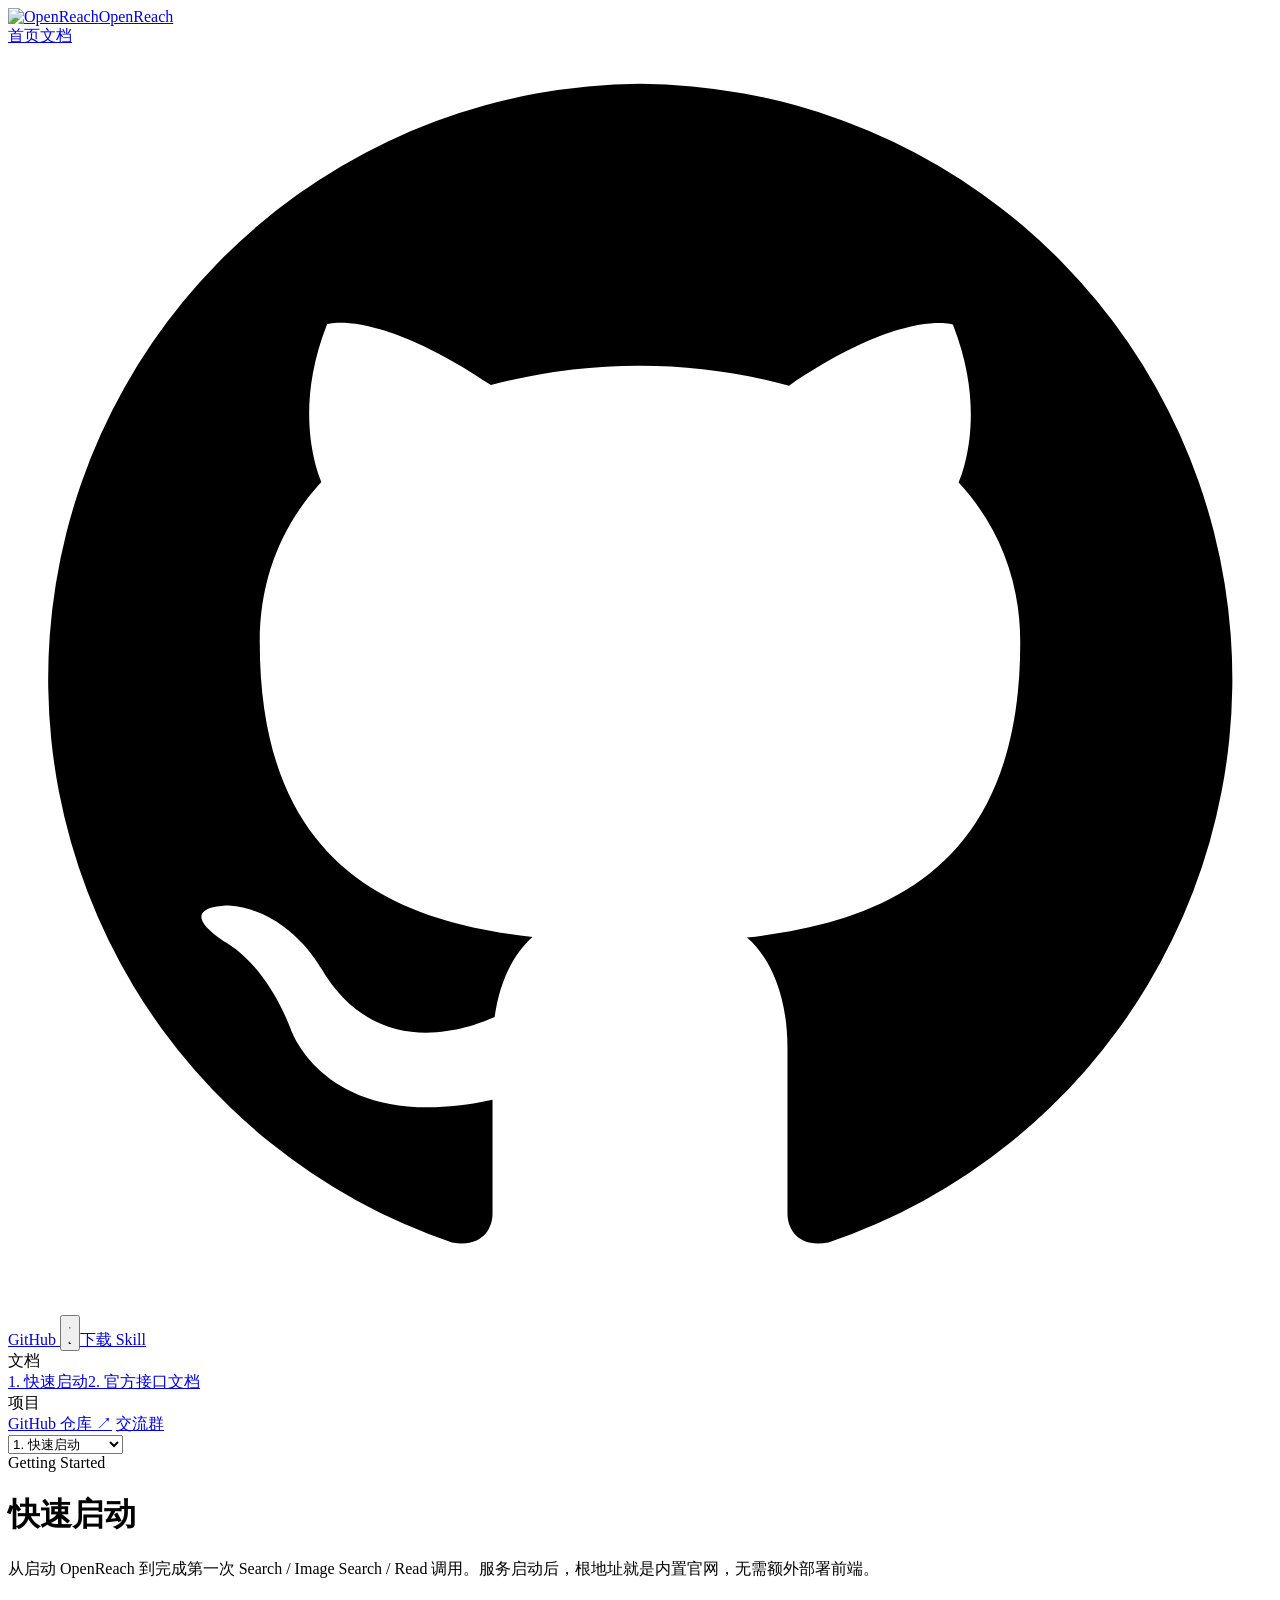
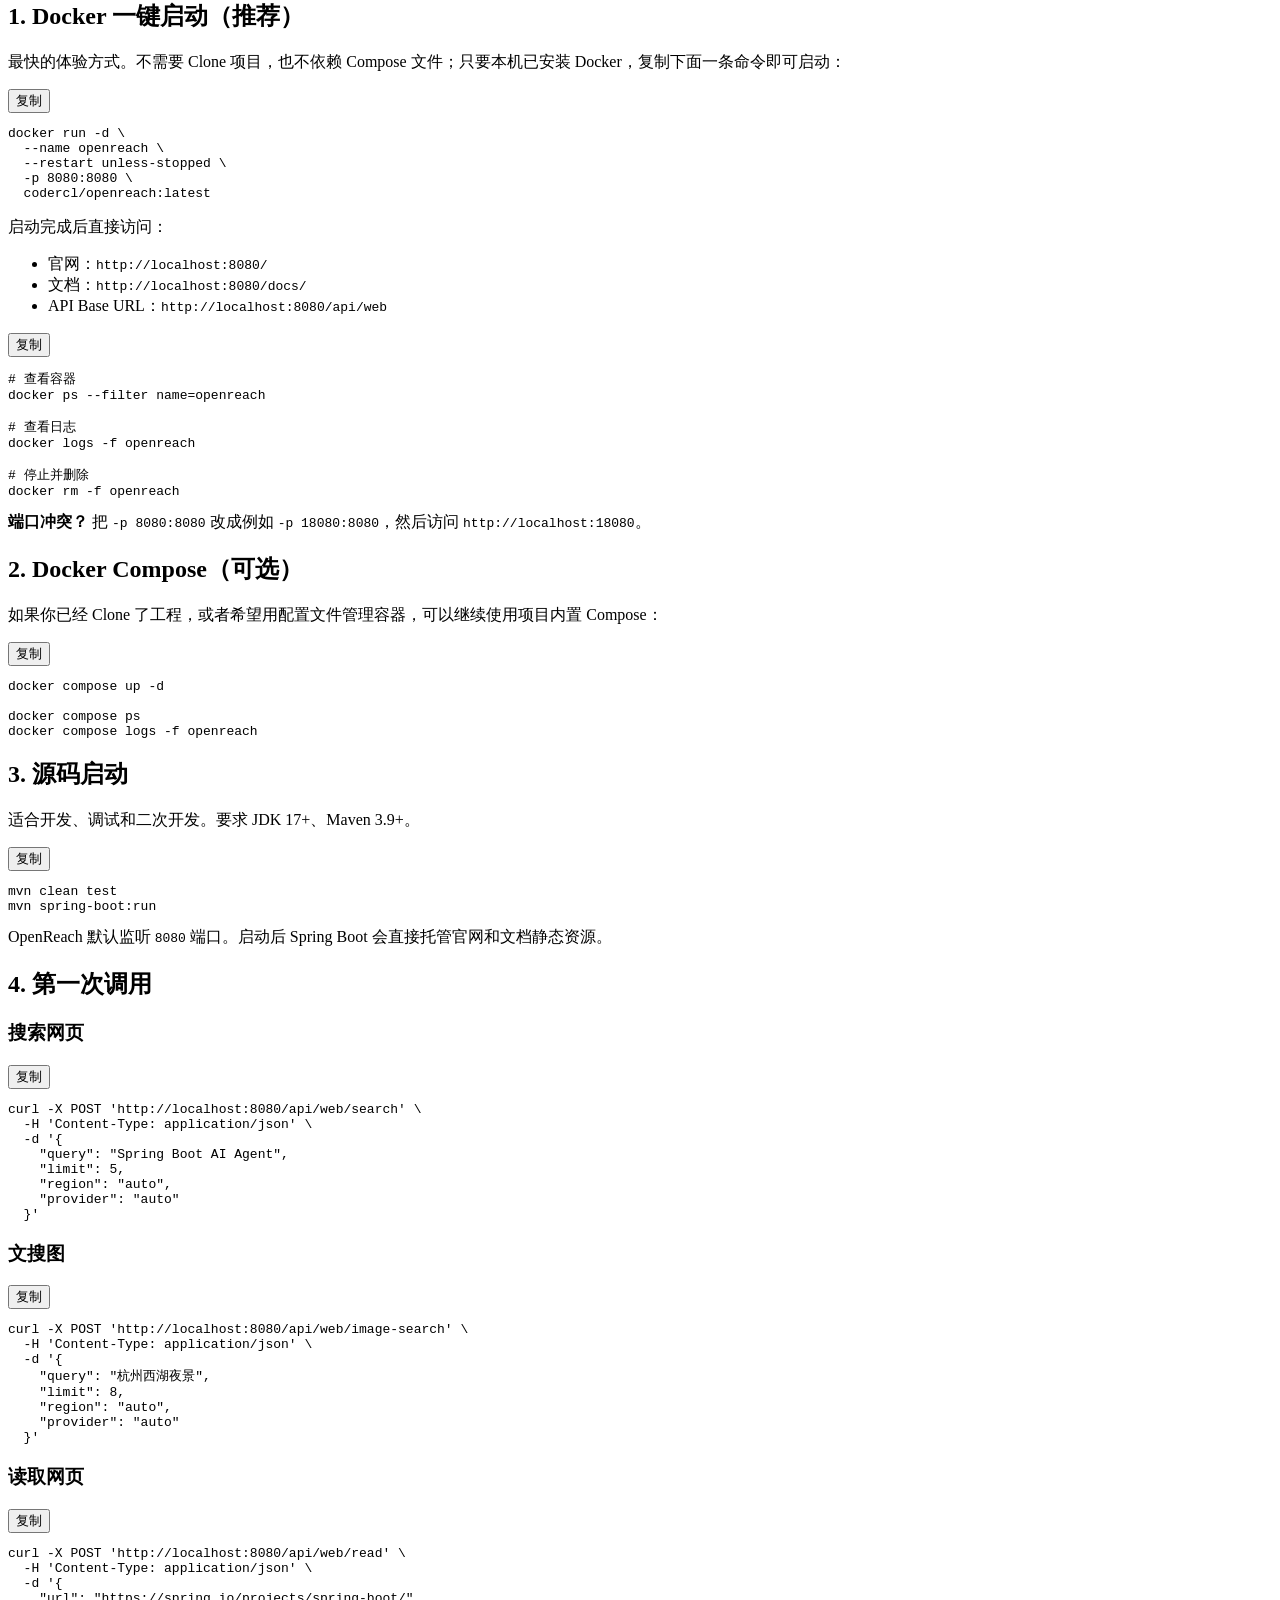
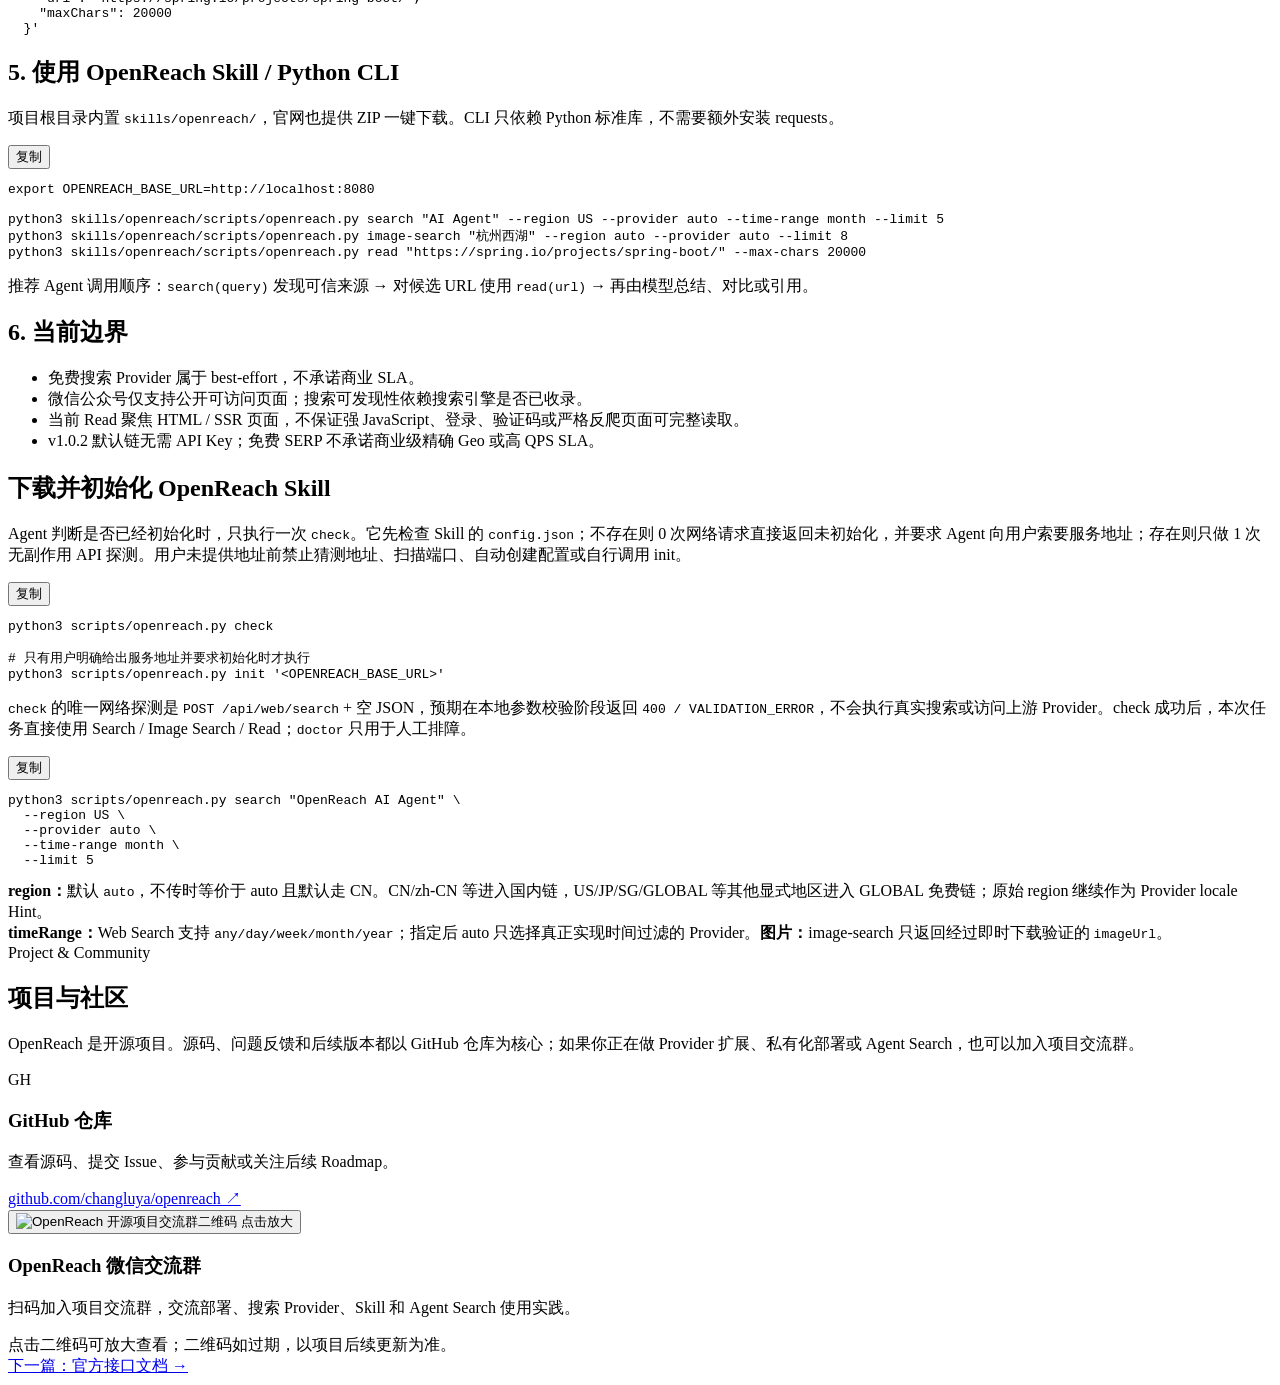
==== src/main/resources/static/docs/index.html @ dcf88e86 "[master][all][优化更新v1.0.2，增强安全层面优化以及海外渠道打通，搜索图像结果进行不可达内容过滤已优化]" ====
<!doctype html>
<html lang="zh-CN">
<head>
  <meta charset="utf-8" /><meta name="viewport" content="width=device-width,initial-scale=1" />
  <meta name="description" content="OpenReach 快速启动文档" />
  <title>快速启动 · OpenReach Docs</title>
  <link rel="icon" href="/assets/logo-mark.png" /><link rel="stylesheet" href="/assets/site.css" />
  <script src="/assets/theme-init.js"></script>
</head>
<body class="docs-body">
<header class="nav-wrap"><div class="container nav"><a class="brand" href="/"><img src="/assets/logo-mark.png" alt="OpenReach" /><span>OpenReach</span></a><nav class="nav-links"><a href="/">首页</a><a class="docs-only active" href="/docs/">文档</a><a class="nav-github" href="https://github.com/changluya/openreach" target="_blank" rel="noopener noreferrer" aria-label="OpenReach GitHub">
        <svg viewBox="0 0 24 24" aria-hidden="true"><path d="M12 .7a11.3 11.3 0 0 0-3.57 22c.57.1.77-.25.77-.55v-2.16c-3.16.69-3.83-1.34-3.83-1.34-.51-1.31-1.26-1.66-1.26-1.66-1.03-.7.08-.69.08-.69 1.14.08 1.74 1.17 1.74 1.17 1.01 1.74 2.66 1.24 3.31.95.1-.74.4-1.24.72-1.52-2.52-.29-5.18-1.26-5.18-5.6 0-1.24.44-2.25 1.17-3.04-.12-.29-.51-1.44.11-3 0 0 .95-.3 3.11 1.16A10.8 10.8 0 0 1 12 6.05c.96 0 1.92.13 2.83.38 2.16-1.47 3.11-1.16 3.11-1.16.62 1.56.23 2.71.11 3 .73.79 1.17 1.8 1.17 3.04 0 4.35-2.66 5.31-5.19 5.6.41.35.77 1.04.77 2.1v3.14c0 .3.21.66.78.55A11.3 11.3 0 0 0 12 .7Z"/></svg>
        <span>GitHub</span>
      </a><button class="theme-toggle" type="button" data-theme-toggle role="switch" aria-checked="false" aria-label="切换深色主题" title="切换主题">
        <span class="theme-track" aria-hidden="true">
          <svg class="theme-sun" viewBox="0 0 24 24"><path d="M12 4V2m0 20v-2M4 12H2m20 0h-2M6.34 6.34 4.93 4.93m14.14 14.14-1.41-1.41M17.66 6.34l1.41-1.41M4.93 19.07l1.41-1.41"/><circle cx="12" cy="12" r="4"/></svg>
          <span class="theme-thumb"></span>
          <svg class="theme-moon" viewBox="0 0 24 24"><path d="M20.5 14.2A8.5 8.5 0 0 1 9.8 3.5 8.5 8.5 0 1 0 20.5 14.2Z"/></svg>
        </span>
      </button><a class="nav-primary nav-download" href="/downloads/openreach-skill.zip" download>下载 Skill</a></nav></div></header>
<div class="docs-layout">
  <aside class="docs-sidebar"><div class="label">文档</div><a class="active" href="/docs/">1. 快速启动</a><a href="/docs/api.html">2. 官方接口文档</a><div class="sidebar-project">
      <div class="label">项目</div>
      <a class="sidebar-github" href="https://github.com/changluya/openreach" target="_blank" rel="noopener noreferrer">GitHub 仓库 ↗</a>
      <a href="/community">交流群</a>
    </div>
  </aside>
  <main class="docs-main">
    <div class="mobile-docs"><select data-doc-select aria-label="切换文档"><option value="/docs/" selected>1. 快速启动</option><option value="/docs/api.html">2. 官方接口文档</option></select></div>
    <div class="doc-eyebrow">Getting Started</div><h1>快速启动</h1>
    <p class="lead">从启动 OpenReach 到完成第一次 Search / Image Search / Read 调用。服务启动后，根地址就是内置官网，无需额外部署前端。</p>

    <h2>1. Docker 一键启动（推荐）</h2>
    <p>最快的体验方式。不需要 Clone 项目，也不依赖 Compose 文件；只要本机已安装 Docker，复制下面一条命令即可启动：</p>
    <div class="codebox"><button class="copy-btn" data-copy="#docker-run">复制</button><pre id="docker-run">docker run -d \
  --name openreach \
  --restart unless-stopped \
  -p 8080:8080 \
  codercl/openreach:latest</pre></div>
    <p>启动完成后直接访问：</p>
    <ul><li>官网：<code>http://localhost:8080/</code></li><li>文档：<code>http://localhost:8080/docs/</code></li><li>API Base URL：<code>http://localhost:8080/api/web</code></li></ul>
    <div class="codebox"><button class="copy-btn" data-copy="#docker-manage">复制</button><pre id="docker-manage"># 查看容器
docker ps --filter name=openreach

# 查看日志
docker logs -f openreach

# 停止并删除
docker rm -f openreach</pre></div>
    <div class="note"><strong>端口冲突？</strong> 把 <code>-p 8080:8080</code> 改成例如 <code>-p 18080:8080</code>，然后访问 <code>http://localhost:18080</code>。</div>

    <h2>2. Docker Compose（可选）</h2>
    <p>如果你已经 Clone 了工程，或者希望用配置文件管理容器，可以继续使用项目内置 Compose：</p>
    <div class="codebox"><button class="copy-btn" data-copy="#compose">复制</button><pre id="compose">docker compose up -d

docker compose ps
docker compose logs -f openreach</pre></div>

    <h2>3. 源码启动</h2>
    <p>适合开发、调试和二次开发。要求 JDK 17+、Maven 3.9+。</p>
    <div class="codebox"><button class="copy-btn" data-copy="#source-run">复制</button><pre id="source-run">mvn clean test
mvn spring-boot:run</pre></div>
    <div class="note">OpenReach 默认监听 <code>8080</code> 端口。启动后 Spring Boot 会直接托管官网和文档静态资源。</div>

    <h2>4. 第一次调用</h2>
    <h3>搜索网页</h3>
    <div class="codebox"><button class="copy-btn" data-copy="#search-curl">复制</button><pre id="search-curl">curl -X POST 'http://localhost:8080/api/web/search' \
  -H 'Content-Type: application/json' \
  -d '{
    "query": "Spring Boot AI Agent",
    "limit": 5,
    "region": "auto",
    "provider": "auto"
  }'</pre></div>
    <h3>文搜图</h3>
    <div class="codebox"><button class="copy-btn" data-copy="#image-curl">复制</button><pre id="image-curl">curl -X POST 'http://localhost:8080/api/web/image-search' \
  -H 'Content-Type: application/json' \
  -d '{
    "query": "杭州西湖夜景",
    "limit": 8,
    "region": "auto",
    "provider": "auto"
  }'</pre></div>
    <h3>读取网页</h3>
    <div class="codebox"><button class="copy-btn" data-copy="#read-curl">复制</button><pre id="read-curl">curl -X POST 'http://localhost:8080/api/web/read' \
  -H 'Content-Type: application/json' \
  -d '{
    "url": "https://spring.io/projects/spring-boot/",
    "maxChars": 20000
  }'</pre></div>

    <h2>5. 使用 OpenReach Skill / Python CLI</h2>
    <p>项目根目录内置 <code>skills/openreach/</code>，官网也提供 ZIP 一键下载。CLI 只依赖 Python 标准库，不需要额外安装 requests。</p>
    <div class="codebox"><button class="copy-btn" data-copy="#skill-cli">复制</button><pre id="skill-cli">export OPENREACH_BASE_URL=http://localhost:8080

python3 skills/openreach/scripts/openreach.py search "AI Agent" --region US --provider auto --time-range month --limit 5
python3 skills/openreach/scripts/openreach.py image-search "杭州西湖" --region auto --provider auto --limit 8
python3 skills/openreach/scripts/openreach.py read "https://spring.io/projects/spring-boot/" --max-chars 20000</pre></div>
    <p>推荐 Agent 调用顺序：<code>search(query)</code> 发现可信来源 → 对候选 URL 使用 <code>read(url)</code> → 再由模型总结、对比或引用。</p>

    <h2>6. 当前边界</h2>
    <ul><li>免费搜索 Provider 属于 best-effort，不承诺商业 SLA。</li><li>微信公众号仅支持公开可访问页面；搜索可发现性依赖搜索引擎是否已收录。</li><li>当前 Read 聚焦 HTML / SSR 页面，不保证强 JavaScript、登录、验证码或严格反爬页面可完整读取。</li><li>v1.0.2 默认链无需 API Key；免费 SERP 不承诺商业级精确 Geo 或高 QPS SLA。</li></ul>

    
    <h2 id="skill">下载并初始化 OpenReach Skill</h2>
    <p>Agent 判断是否已经初始化时，只执行一次 <code>check</code>。它先检查 Skill 的 <code>config.json</code>；不存在则 0 次网络请求直接返回未初始化，并要求 Agent 向用户索要服务地址；存在则只做 1 次无副作用 API 探测。用户未提供地址前禁止猜测地址、扫描端口、自动创建配置或自行调用 init。</p>
    <div class="codebox"><button class="copy-btn" data-copy="#skill-init">复制</button><pre id="skill-init">python3 scripts/openreach.py check

# 只有用户明确给出服务地址并要求初始化时才执行
python3 scripts/openreach.py init '&lt;OPENREACH_BASE_URL&gt;'</pre></div>
    <p><code>check</code> 的唯一网络探测是 <code>POST /api/web/search</code> + 空 JSON，预期在本地参数校验阶段返回 <code>400 / VALIDATION_ERROR</code>，不会执行真实搜索或访问上游 Provider。check 成功后，本次任务直接使用 Search / Image Search / Read；<code>doctor</code> 只用于人工排障。</p>
    <div class="codebox"><button class="copy-btn" data-copy="#skill-search">复制</button><pre id="skill-search">python3 scripts/openreach.py search "OpenReach AI Agent" \
  --region US \
  --provider auto \
  --time-range month \
  --limit 5</pre></div>
    <div class="note"><strong>region：</strong>默认 <code>auto</code>，不传时等价于 auto 且默认走 CN。CN/zh-CN 等进入国内链，US/JP/SG/GLOBAL 等其他显式地区进入 GLOBAL 免费链；原始 region 继续作为 Provider locale Hint。</div>
    <div class="note"><strong>timeRange：</strong>Web Search 支持 <code>any/day/week/month/year</code>；指定后 auto 只选择真正实现时间过滤的 Provider。<strong>图片：</strong>image-search 只返回经过即时下载验证的 <code>imageUrl</code>。</div>


    <section id="community" class="docs-community">
      <div class="doc-eyebrow">Project & Community</div>
      <h2>项目与社区</h2>
      <p>OpenReach 是开源项目。源码、问题反馈和后续版本都以 GitHub 仓库为核心；如果你正在做 Provider 扩展、私有化部署或 Agent Search，也可以加入项目交流群。</p>
      <div class="community-grid">
        <article class="community-card github-card">
          <div class="community-icon">GH</div>
          <div>
            <h3>GitHub 仓库</h3>
            <p>查看源码、提交 Issue、参与贡献或关注后续 Roadmap。</p>
            <a class="text-link" href="https://github.com/changluya/openreach" target="_blank" rel="noopener noreferrer">github.com/changluya/openreach ↗</a>
          </div>
        </article>
        <article class="community-card qr-card">
          <button class="qr-preview-button" type="button" data-qr-preview="/assets/wechat-group.png" aria-label="点击放大 OpenReach 开源项目交流群二维码">
            <img src="/assets/wechat-group.png" alt="OpenReach 开源项目交流群二维码" loading="lazy" />
            <span>点击放大</span>
          </button>
          <div>
            <h3>OpenReach 微信交流群</h3>
            <p>扫码加入项目交流群，交流部署、搜索 Provider、Skill 和 Agent Search 使用实践。</p>
            <span class="qr-note">点击二维码可放大查看；二维码如过期，以项目后续更新为准。</span>
          </div>
        </article>
      </div>
    </section>

    <div class="doc-next"><a href="/docs/api.html">下一篇：官方接口文档 →</a></div>
  </main>
</div>
<script src="/assets/site.js"></script>
</body>
</html>
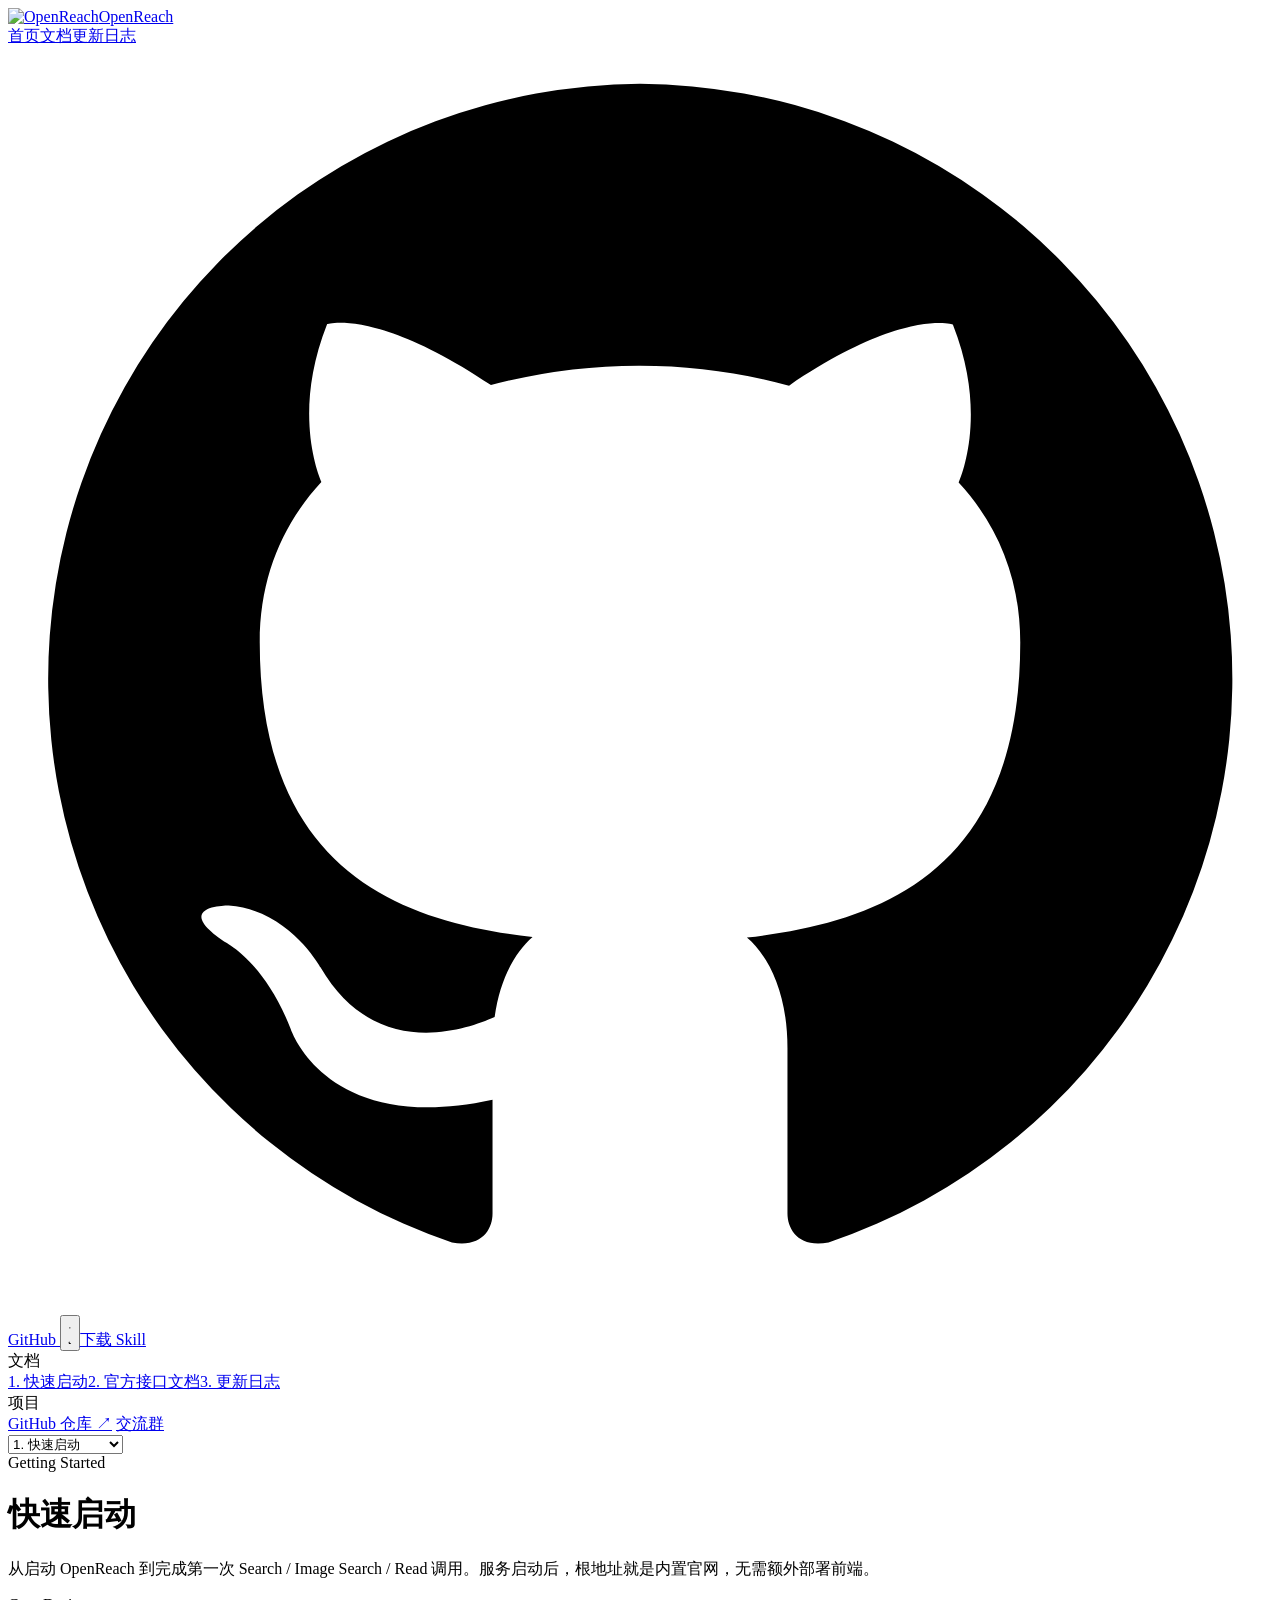
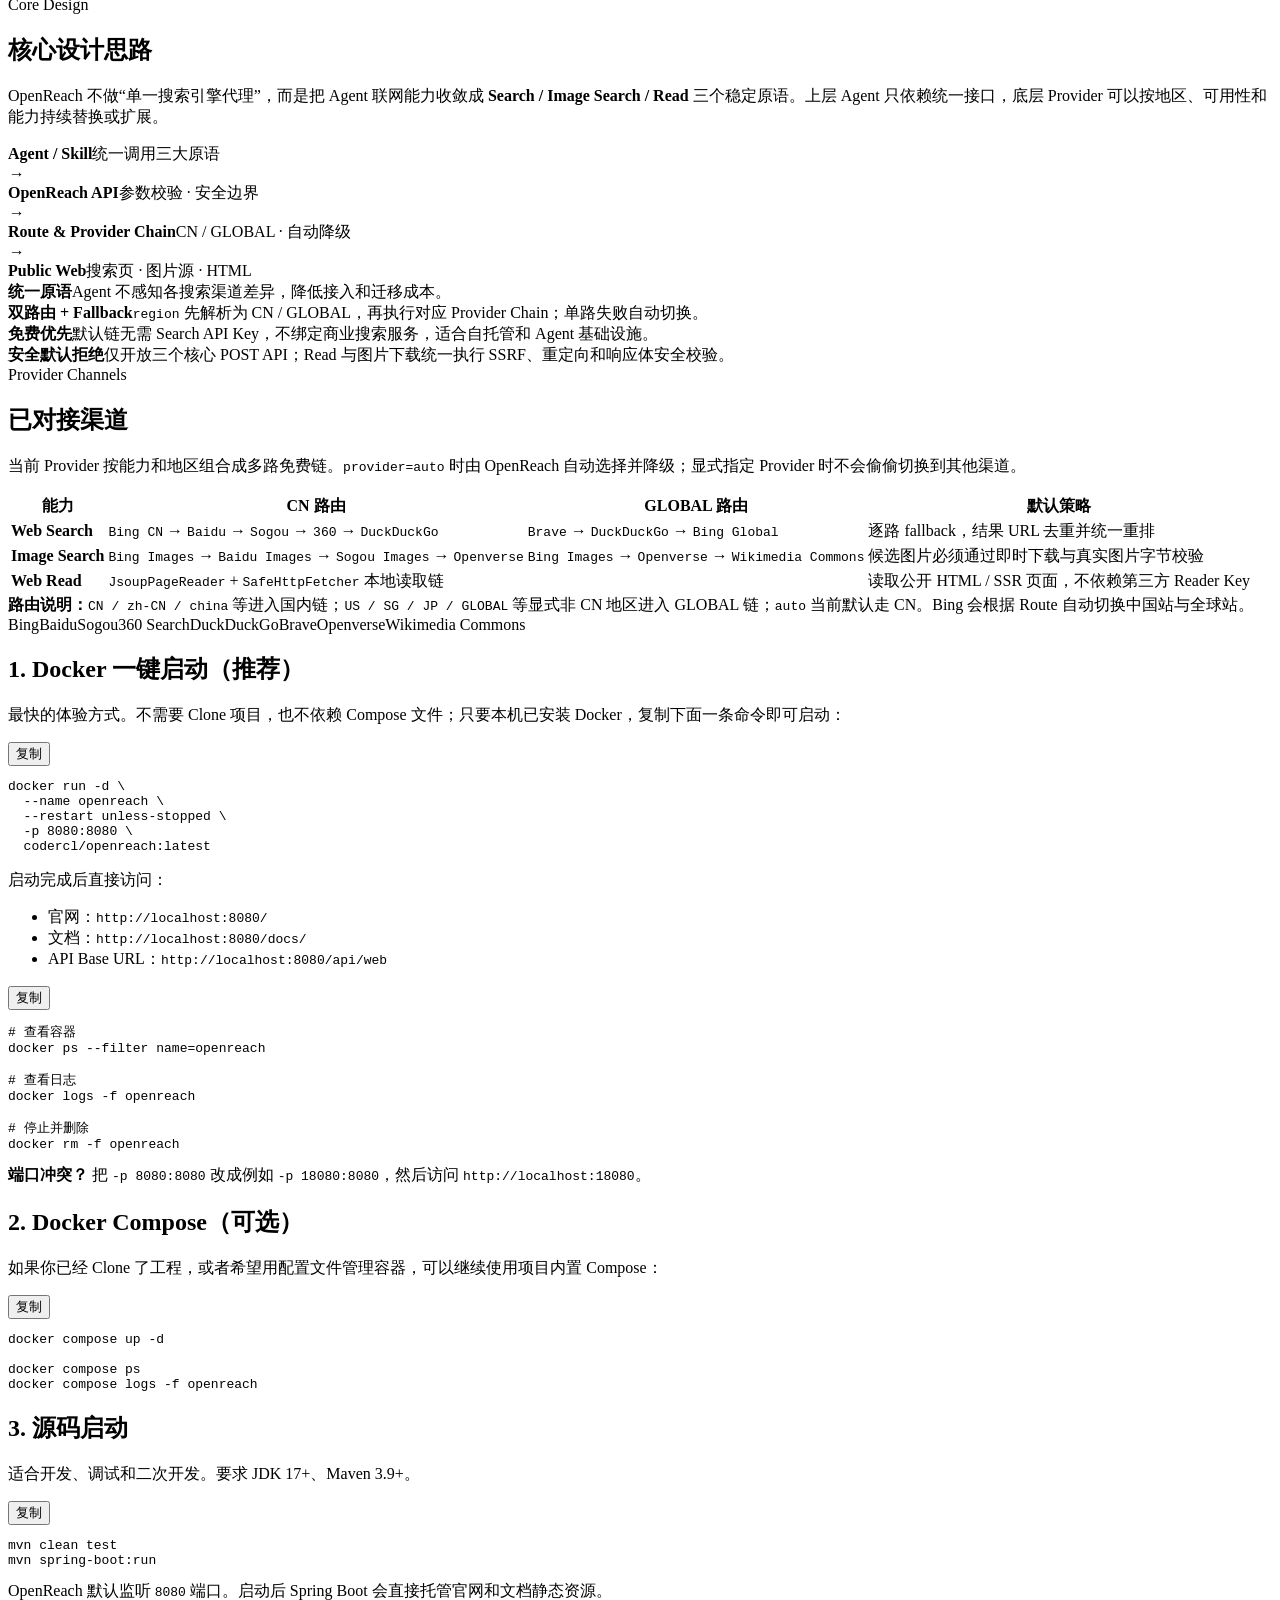
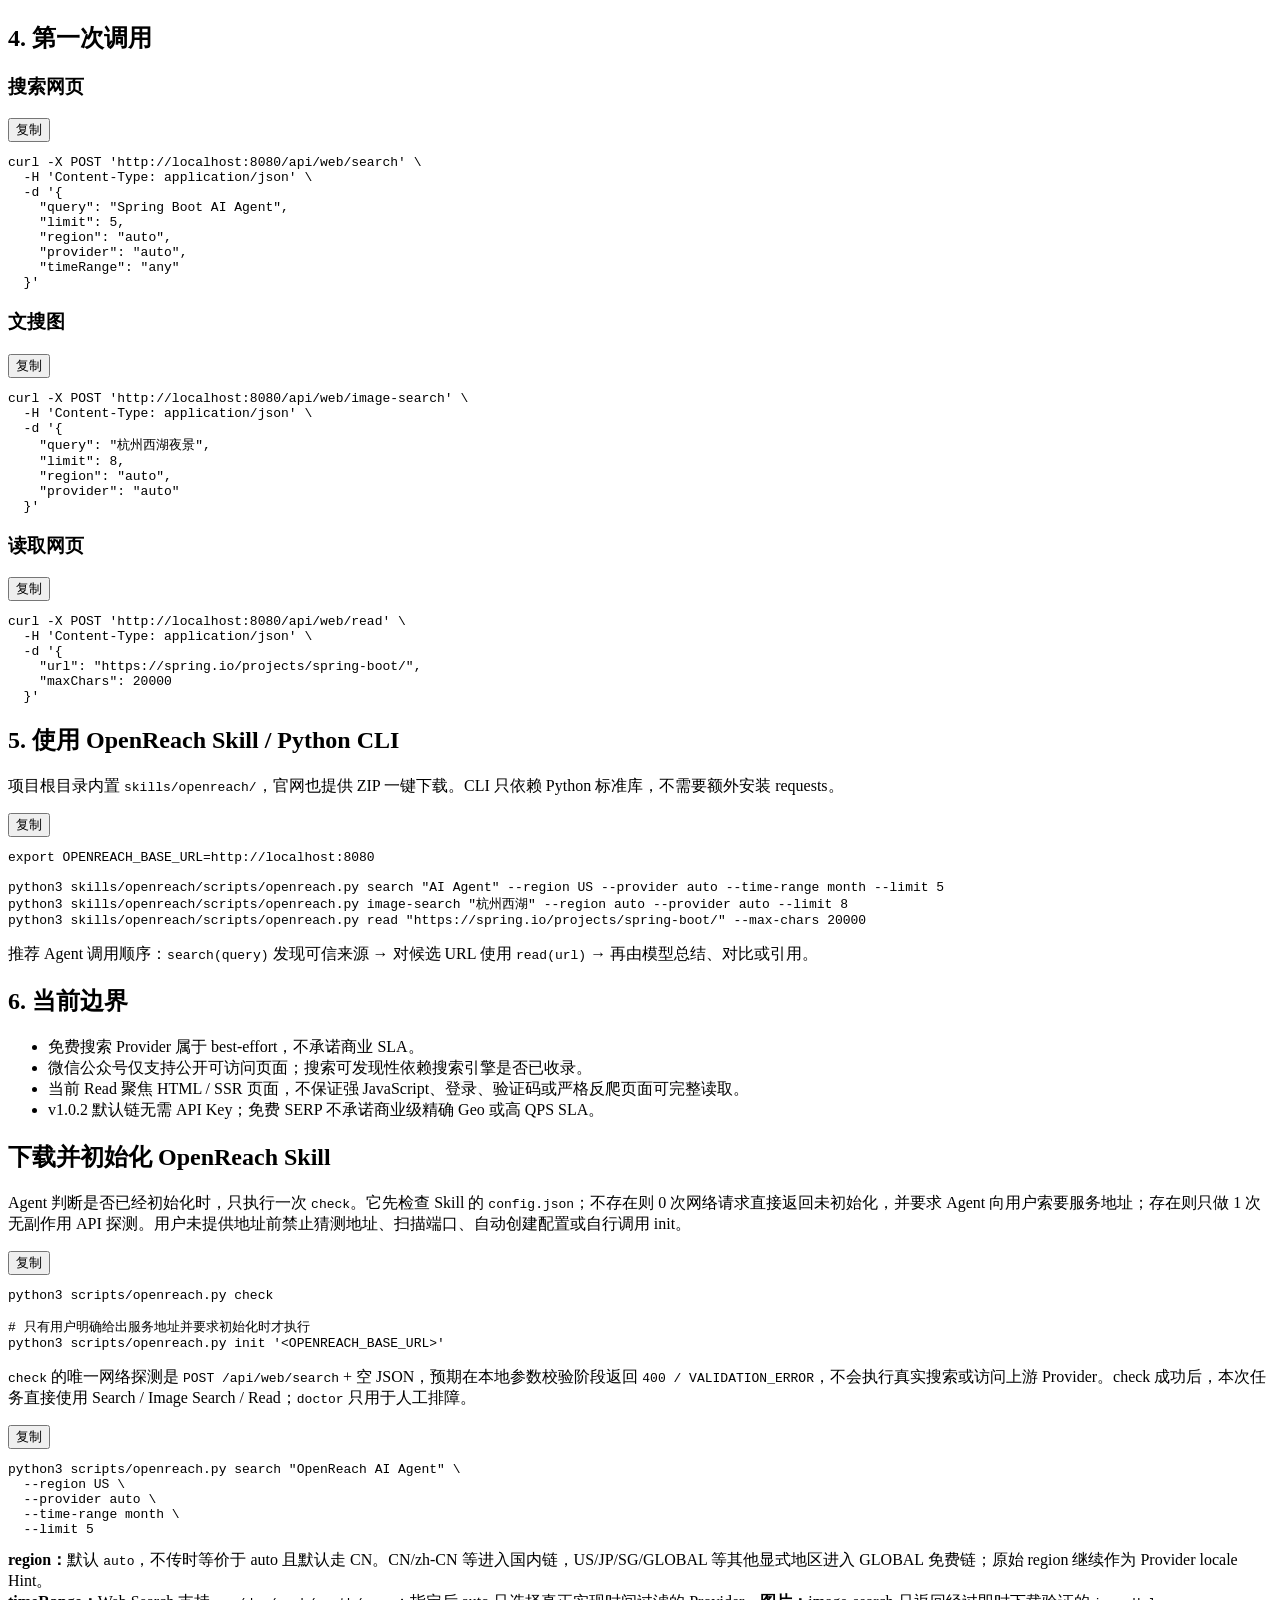
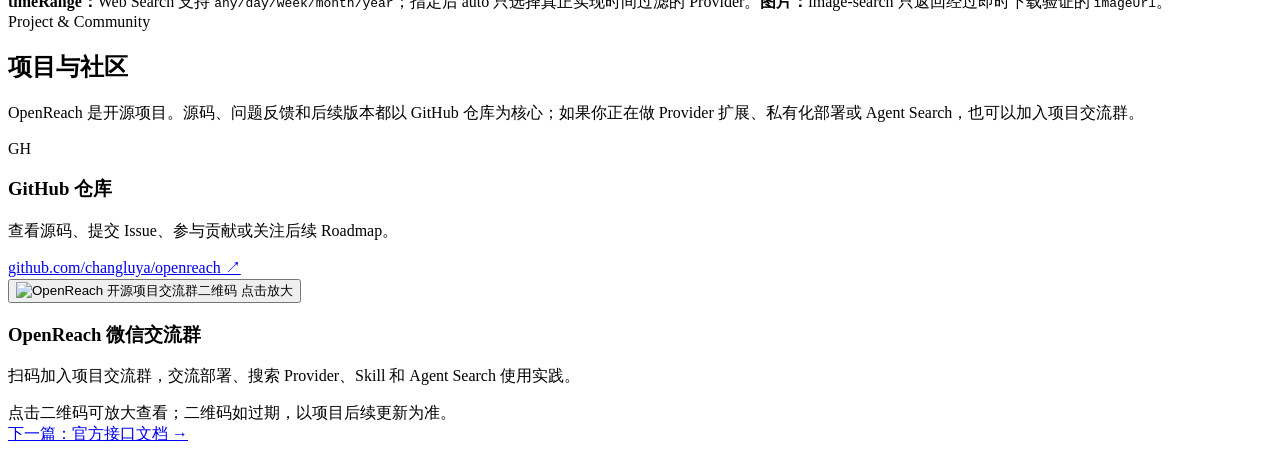
==== commit c87d29eb: "[master][all][v1.0.2更新更新日志记录 & 文档]" ====
--- a/src/main/resources/static/docs/index.html
+++ b/src/main/resources/static/docs/index.html
@@ -8,7 +8,7 @@
   <script src="/assets/theme-init.js"></script>
 </head>
 <body class="docs-body">
-<header class="nav-wrap"><div class="container nav"><a class="brand" href="/"><img src="/assets/logo-mark.png" alt="OpenReach" /><span>OpenReach</span></a><nav class="nav-links"><a href="/">首页</a><a class="docs-only active" href="/docs/">文档</a><a class="nav-github" href="https://github.com/changluya/openreach" target="_blank" rel="noopener noreferrer" aria-label="OpenReach GitHub">
+<header class="nav-wrap"><div class="container nav"><a class="brand" href="/"><img src="/assets/logo-mark.png" alt="OpenReach" /><span>OpenReach</span></a><nav class="nav-links"><a href="/">首页</a><a class="docs-only active" href="/docs/">文档</a><a class="nav-changelog" href="/changelog">更新日志</a><a class="nav-github" href="https://github.com/changluya/openreach" target="_blank" rel="noopener noreferrer" aria-label="OpenReach GitHub">
         <svg viewBox="0 0 24 24" aria-hidden="true"><path d="M12 .7a11.3 11.3 0 0 0-3.57 22c.57.1.77-.25.77-.55v-2.16c-3.16.69-3.83-1.34-3.83-1.34-.51-1.31-1.26-1.66-1.26-1.66-1.03-.7.08-.69.08-.69 1.14.08 1.74 1.17 1.74 1.17 1.01 1.74 2.66 1.24 3.31.95.1-.74.4-1.24.72-1.52-2.52-.29-5.18-1.26-5.18-5.6 0-1.24.44-2.25 1.17-3.04-.12-.29-.51-1.44.11-3 0 0 .95-.3 3.11 1.16A10.8 10.8 0 0 1 12 6.05c.96 0 1.92.13 2.83.38 2.16-1.47 3.11-1.16 3.11-1.16.62 1.56.23 2.71.11 3 .73.79 1.17 1.8 1.17 3.04 0 4.35-2.66 5.31-5.19 5.6.41.35.77 1.04.77 2.1v3.14c0 .3.21.66.78.55A11.3 11.3 0 0 0 12 .7Z"/></svg>
         <span>GitHub</span>
       </a><button class="theme-toggle" type="button" data-theme-toggle role="switch" aria-checked="false" aria-label="切换深色主题" title="切换主题">
@@ -19,16 +19,57 @@
         </span>
       </button><a class="nav-primary nav-download" href="/downloads/openreach-skill.zip" download>下载 Skill</a></nav></div></header>
 <div class="docs-layout">
-  <aside class="docs-sidebar"><div class="label">文档</div><a class="active" href="/docs/">1. 快速启动</a><a href="/docs/api.html">2. 官方接口文档</a><div class="sidebar-project">
+  <aside class="docs-sidebar"><div class="label">文档</div><a class="active" href="/docs/">1. 快速启动</a><a href="/docs/api.html">2. 官方接口文档</a><a href="/changelog">3. 更新日志</a><div class="sidebar-project">
       <div class="label">项目</div>
       <a class="sidebar-github" href="https://github.com/changluya/openreach" target="_blank" rel="noopener noreferrer">GitHub 仓库 ↗</a>
       <a href="/community">交流群</a>
     </div>
   </aside>
   <main class="docs-main">
-    <div class="mobile-docs"><select data-doc-select aria-label="切换文档"><option value="/docs/" selected>1. 快速启动</option><option value="/docs/api.html">2. 官方接口文档</option></select></div>
+    <div class="mobile-docs"><select data-doc-select aria-label="切换文档"><option value="/docs/" selected>1. 快速启动</option><option value="/docs/api.html">2. 官方接口文档</option><option value="/changelog">3. 更新日志</option></select></div>
     <div class="doc-eyebrow">Getting Started</div><h1>快速启动</h1>
     <p class="lead">从启动 OpenReach 到完成第一次 Search / Image Search / Read 调用。服务启动后，根地址就是内置官网，无需额外部署前端。</p>
+
+    <section class="docs-concept" id="design">
+      <div class="doc-eyebrow">Core Design</div>
+      <h2>核心设计思路</h2>
+      <p>OpenReach 不做“单一搜索引擎代理”，而是把 Agent 联网能力收敛成 <strong>Search / Image Search / Read</strong> 三个稳定原语。上层 Agent 只依赖统一接口，底层 Provider 可以按地区、可用性和能力持续替换或扩展。</p>
+      <div class="design-flow" aria-label="OpenReach 核心调用流程">
+        <div><b>Agent / Skill</b><span>统一调用三大原语</span></div>
+        <i>→</i>
+        <div><b>OpenReach API</b><span>参数校验 · 安全边界</span></div>
+        <i>→</i>
+        <div><b>Route & Provider Chain</b><span>CN / GLOBAL · 自动降级</span></div>
+        <i>→</i>
+        <div><b>Public Web</b><span>搜索页 · 图片源 · HTML</span></div>
+      </div>
+      <div class="design-principles">
+        <article><b>统一原语</b><span>Agent 不感知各搜索渠道差异，降低接入和迁移成本。</span></article>
+        <article><b>双路由 + Fallback</b><span><code>region</code> 先解析为 CN / GLOBAL，再执行对应 Provider Chain；单路失败自动切换。</span></article>
+        <article><b>免费优先</b><span>默认链无需 Search API Key，不绑定商业搜索服务，适合自托管和 Agent 基础设施。</span></article>
+        <article><b>安全默认拒绝</b><span>仅开放三个核心 POST API；Read 与图片下载统一执行 SSRF、重定向和响应体安全校验。</span></article>
+      </div>
+    </section>
+
+    <section class="docs-channels" id="providers">
+      <div class="doc-eyebrow">Provider Channels</div>
+      <h2>已对接渠道</h2>
+      <p>当前 Provider 按能力和地区组合成多路免费链。<code>provider=auto</code> 时由 OpenReach 自动选择并降级；显式指定 Provider 时不会偷偷切换到其他渠道。</p>
+      <div class="table-wrap docs-provider-table">
+        <table>
+          <thead><tr><th>能力</th><th>CN 路由</th><th>GLOBAL 路由</th><th>默认策略</th></tr></thead>
+          <tbody>
+            <tr><td><strong>Web Search</strong></td><td><code>Bing CN</code> → <code>Baidu</code> → <code>Sogou</code> → <code>360</code> → <code>DuckDuckGo</code></td><td><code>Brave</code> → <code>DuckDuckGo</code> → <code>Bing Global</code></td><td>逐路 fallback，结果 URL 去重并统一重排</td></tr>
+            <tr><td><strong>Image Search</strong></td><td><code>Bing Images</code> → <code>Baidu Images</code> → <code>Sogou Images</code> → <code>Openverse</code></td><td><code>Bing Images</code> → <code>Openverse</code> → <code>Wikimedia Commons</code></td><td>候选图片必须通过即时下载与真实图片字节校验</td></tr>
+            <tr><td><strong>Web Read</strong></td><td colspan="2"><code>JsoupPageReader</code> + <code>SafeHttpFetcher</code> 本地读取链</td><td>读取公开 HTML / SSR 页面，不依赖第三方 Reader Key</td></tr>
+          </tbody>
+        </table>
+      </div>
+      <div class="note"><strong>路由说明：</strong><code>CN / zh-CN / china</code> 等进入国内链；<code>US / SG / JP / GLOBAL</code> 等显式非 CN 地区进入 GLOBAL 链；<code>auto</code> 当前默认走 CN。Bing 会根据 Route 自动切换中国站与全球站。</div>
+      <div class="provider-badges" aria-label="当前已接入 Provider">
+        <span>Bing</span><span>Baidu</span><span>Sogou</span><span>360 Search</span><span>DuckDuckGo</span><span>Brave</span><span>Openverse</span><span>Wikimedia Commons</span>
+      </div>
+    </section>
 
     <h2>1. Docker 一键启动（推荐）</h2>
     <p>最快的体验方式。不需要 Clone 项目，也不依赖 Compose 文件；只要本机已安装 Docker，复制下面一条命令即可启动：</p>
@@ -70,7 +111,8 @@
     "query": "Spring Boot AI Agent",
     "limit": 5,
     "region": "auto",
-    "provider": "auto"
+    "provider": "auto",
+    "timeRange": "any"
   }'</pre></div>
     <h3>文搜图</h3>
     <div class="codebox"><button class="copy-btn" data-copy="#image-curl">复制</button><pre id="image-curl">curl -X POST 'http://localhost:8080/api/web/image-search' \
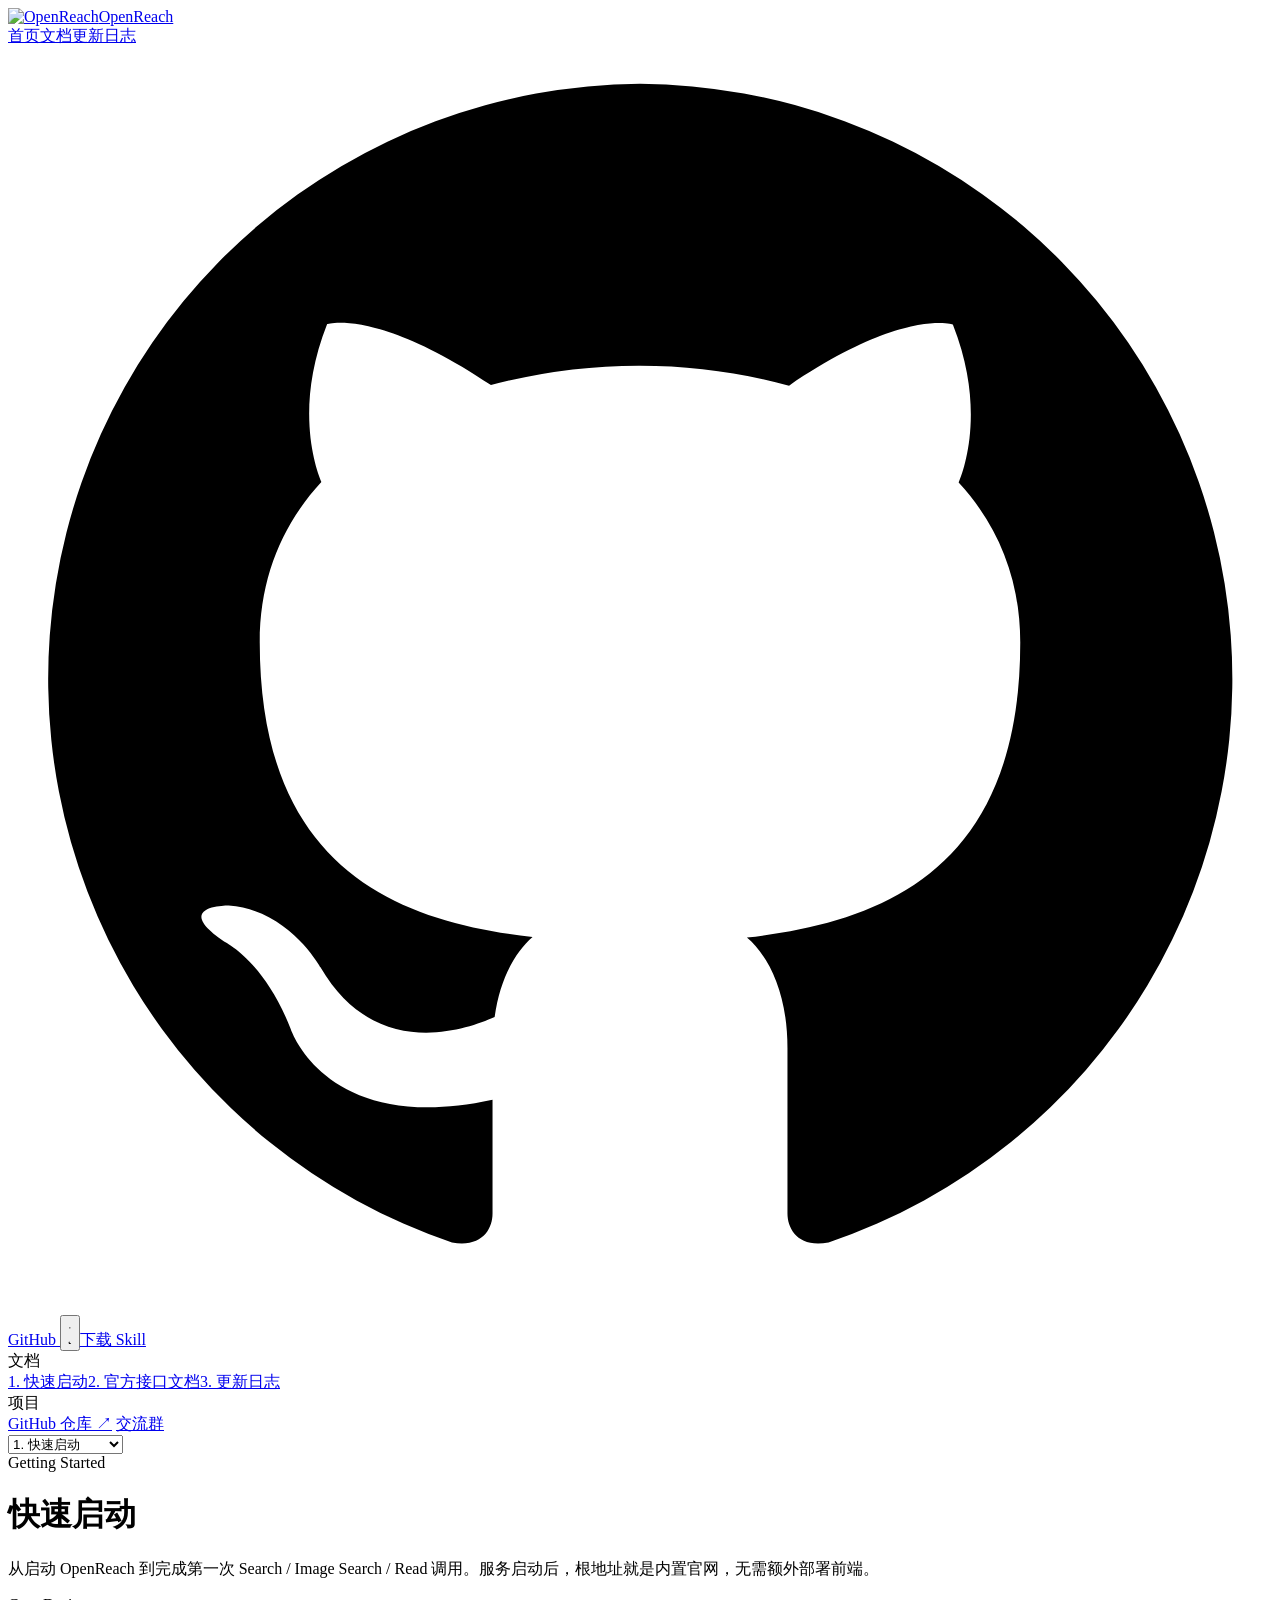
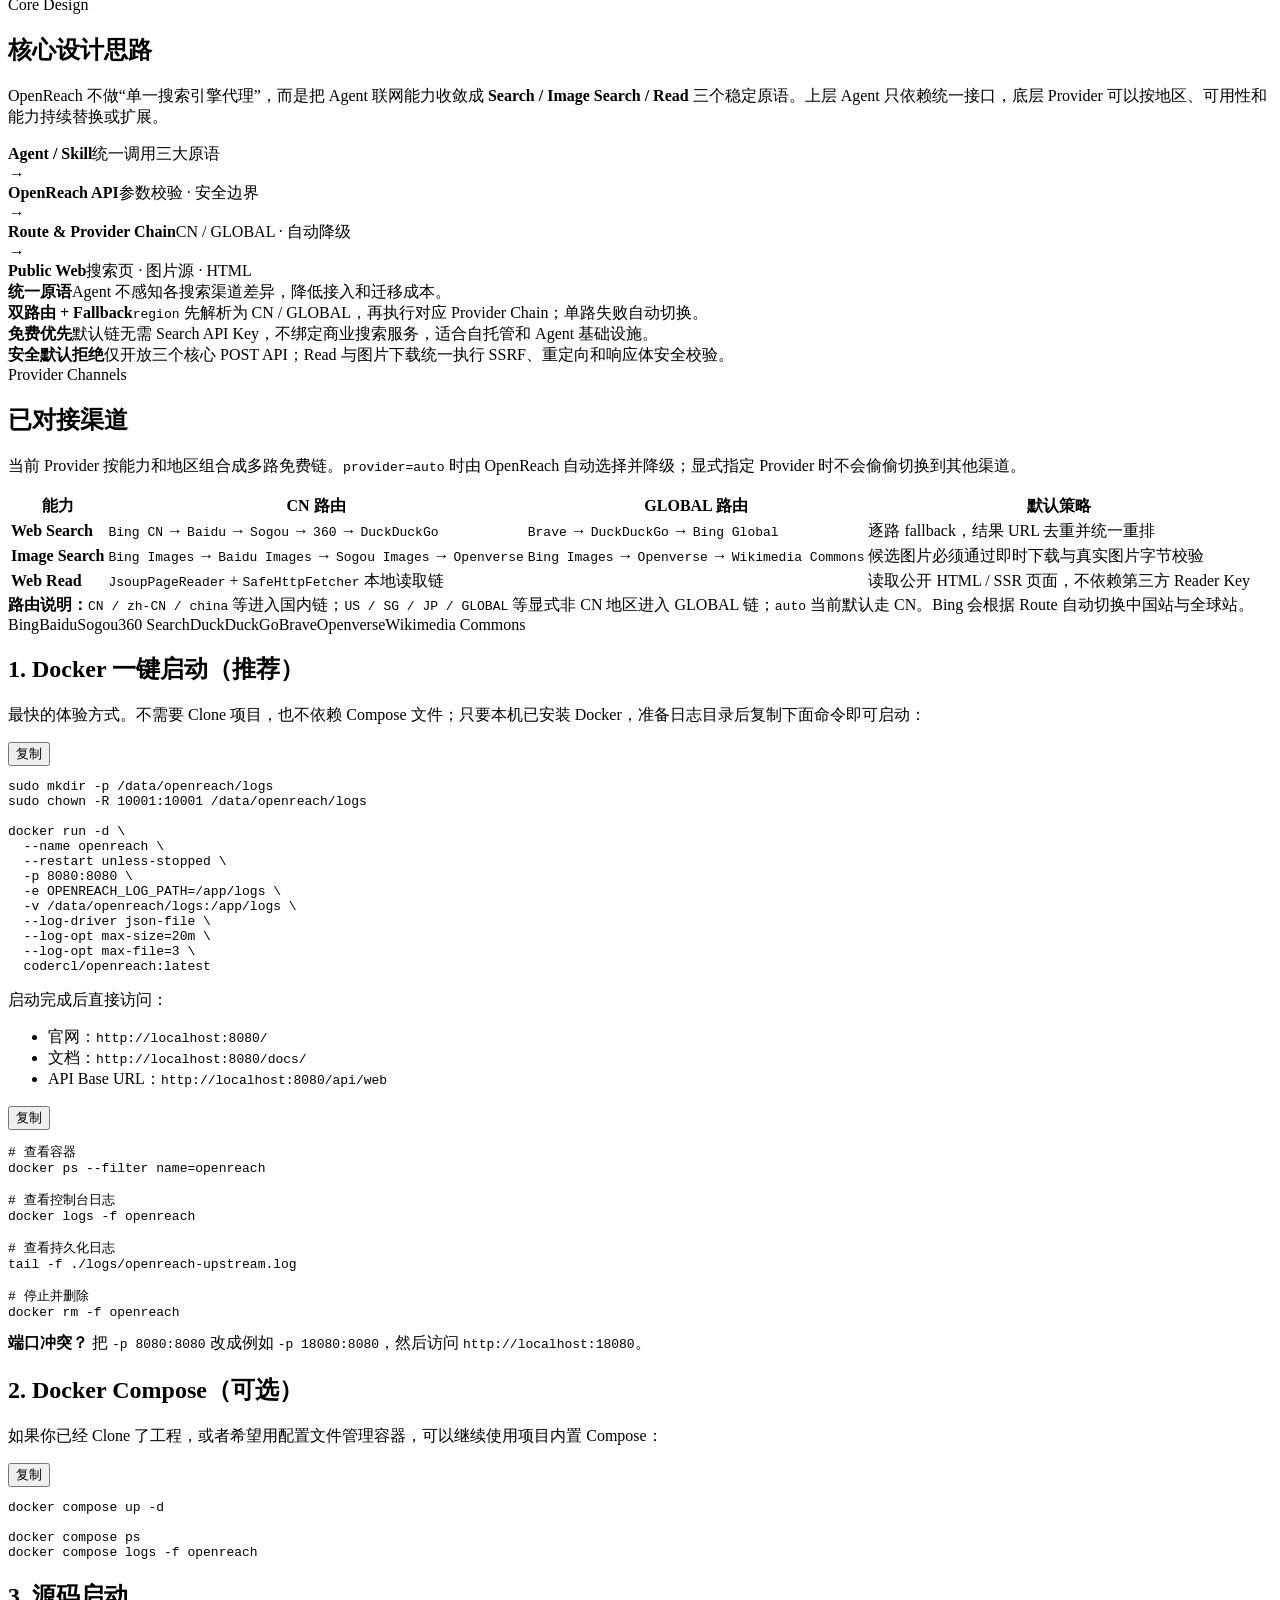
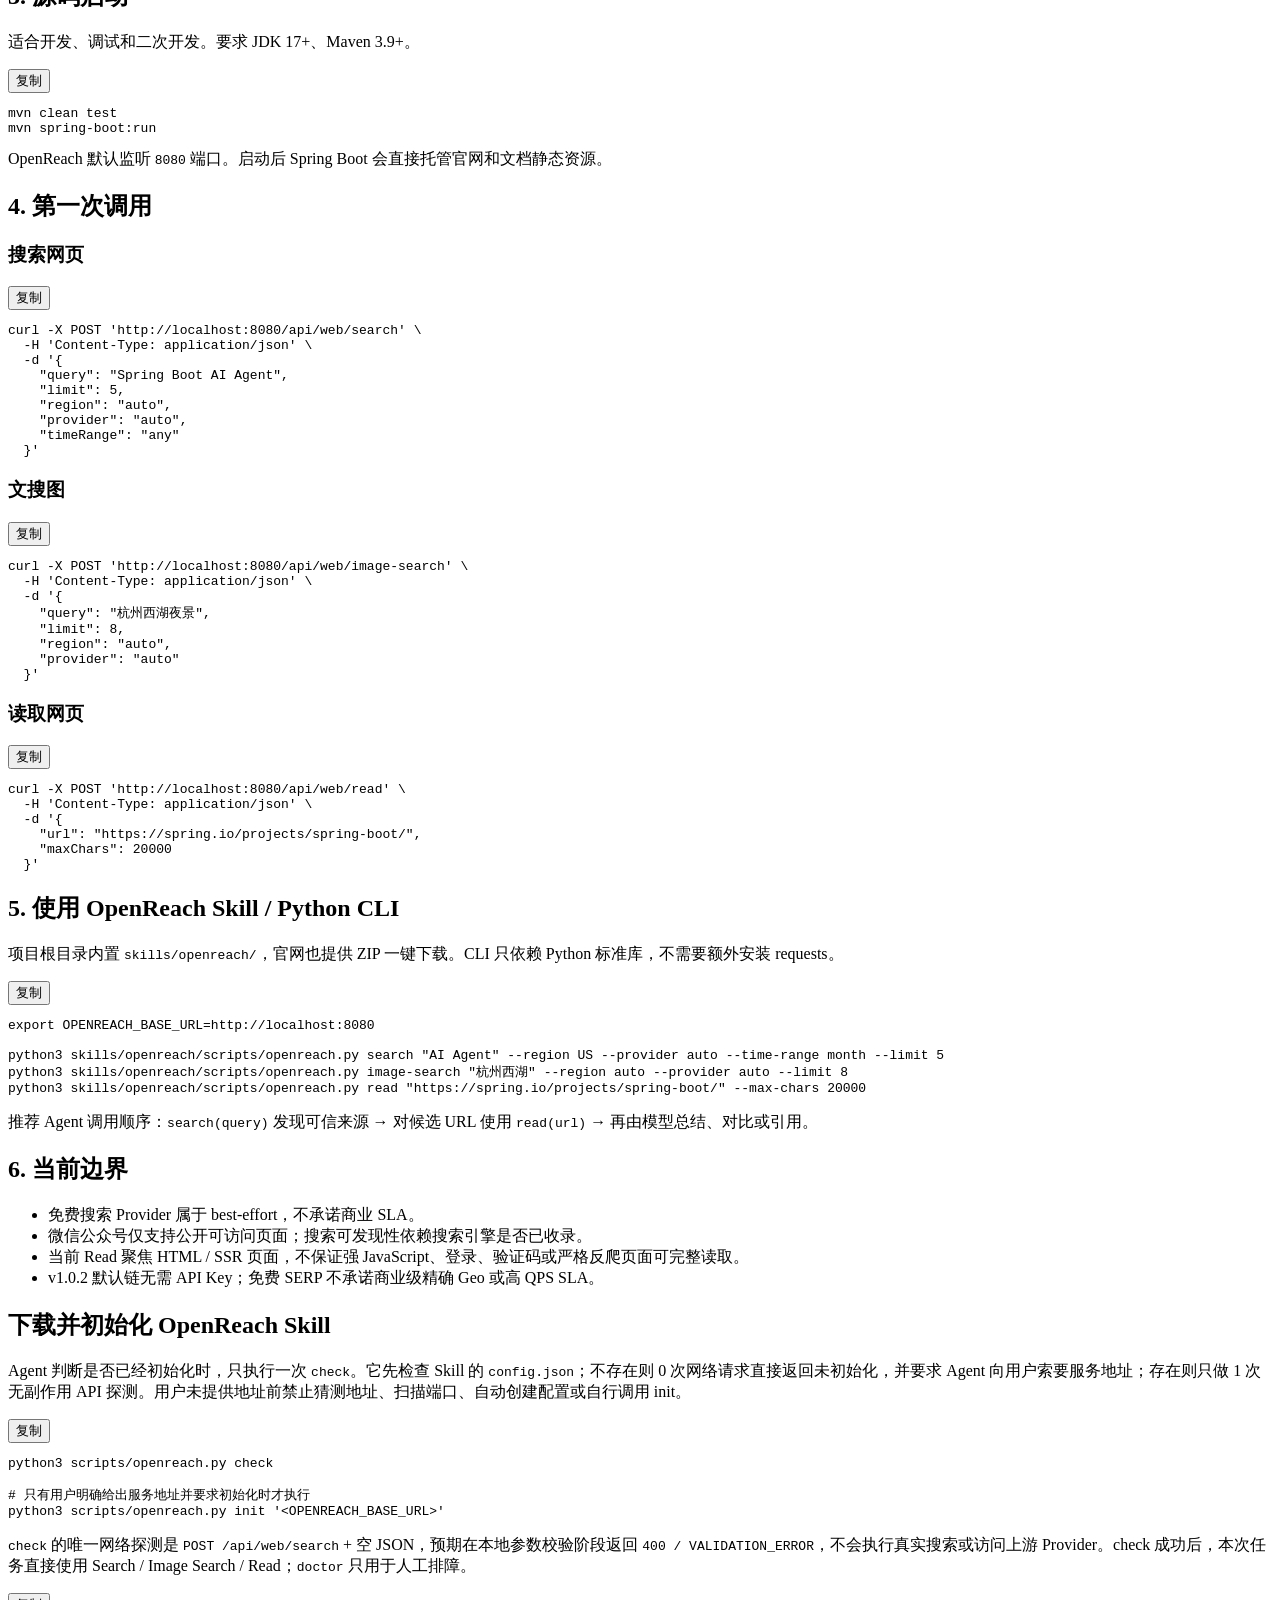
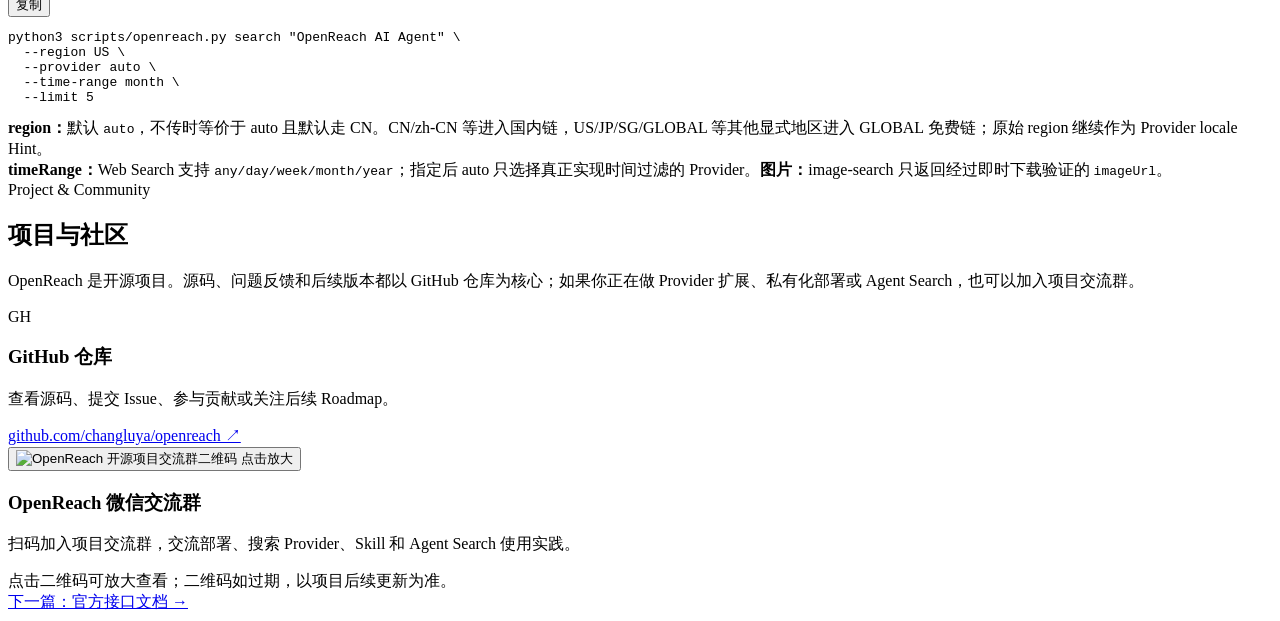
==== commit a7c12857: "[master][v1.0.2][优化更新安全 & 并发测试 & 补充trace日志 & fix请求异常问题]" ====
--- a/src/main/resources/static/docs/index.html
+++ b/src/main/resources/static/docs/index.html
@@ -72,19 +72,30 @@
     </section>
 
     <h2>1. Docker 一键启动（推荐）</h2>
-    <p>最快的体验方式。不需要 Clone 项目，也不依赖 Compose 文件；只要本机已安装 Docker，复制下面一条命令即可启动：</p>
-    <div class="codebox"><button class="copy-btn" data-copy="#docker-run">复制</button><pre id="docker-run">docker run -d \
+    <p>最快的体验方式。不需要 Clone 项目，也不依赖 Compose 文件；只要本机已安装 Docker，准备日志目录后复制下面命令即可启动：</p>
+    <div class="codebox"><button type="button" class="copy-btn" aria-label="复制代码" data-copy="#docker-run">复制</button><pre id="docker-run">sudo mkdir -p /data/openreach/logs
+sudo chown -R 10001:10001 /data/openreach/logs
+
+docker run -d \
   --name openreach \
   --restart unless-stopped \
   -p 8080:8080 \
+  -e OPENREACH_LOG_PATH=/app/logs \
+  -v /data/openreach/logs:/app/logs \
+  --log-driver json-file \
+  --log-opt max-size=20m \
+  --log-opt max-file=3 \
   codercl/openreach:latest</pre></div>
     <p>启动完成后直接访问：</p>
     <ul><li>官网：<code>http://localhost:8080/</code></li><li>文档：<code>http://localhost:8080/docs/</code></li><li>API Base URL：<code>http://localhost:8080/api/web</code></li></ul>
-    <div class="codebox"><button class="copy-btn" data-copy="#docker-manage">复制</button><pre id="docker-manage"># 查看容器
+    <div class="codebox"><button type="button" class="copy-btn" aria-label="复制代码" data-copy="#docker-manage">复制</button><pre id="docker-manage"># 查看容器
 docker ps --filter name=openreach
 
-# 查看日志
+# 查看控制台日志
 docker logs -f openreach
+
+# 查看持久化日志
+tail -f ./logs/openreach-upstream.log
 
 # 停止并删除
 docker rm -f openreach</pre></div>
@@ -92,20 +103,20 @@
 
     <h2>2. Docker Compose（可选）</h2>
     <p>如果你已经 Clone 了工程，或者希望用配置文件管理容器，可以继续使用项目内置 Compose：</p>
-    <div class="codebox"><button class="copy-btn" data-copy="#compose">复制</button><pre id="compose">docker compose up -d
+    <div class="codebox"><button type="button" class="copy-btn" aria-label="复制代码" data-copy="#compose">复制</button><pre id="compose">docker compose up -d
 
 docker compose ps
 docker compose logs -f openreach</pre></div>
 
     <h2>3. 源码启动</h2>
     <p>适合开发、调试和二次开发。要求 JDK 17+、Maven 3.9+。</p>
-    <div class="codebox"><button class="copy-btn" data-copy="#source-run">复制</button><pre id="source-run">mvn clean test
+    <div class="codebox"><button type="button" class="copy-btn" aria-label="复制代码" data-copy="#source-run">复制</button><pre id="source-run">mvn clean test
 mvn spring-boot:run</pre></div>
     <div class="note">OpenReach 默认监听 <code>8080</code> 端口。启动后 Spring Boot 会直接托管官网和文档静态资源。</div>
 
     <h2>4. 第一次调用</h2>
     <h3>搜索网页</h3>
-    <div class="codebox"><button class="copy-btn" data-copy="#search-curl">复制</button><pre id="search-curl">curl -X POST 'http://localhost:8080/api/web/search' \
+    <div class="codebox"><button type="button" class="copy-btn" aria-label="复制代码" data-copy="#search-curl">复制</button><pre id="search-curl">curl -X POST 'http://localhost:8080/api/web/search' \
   -H 'Content-Type: application/json' \
   -d '{
     "query": "Spring Boot AI Agent",
@@ -115,7 +126,7 @@
     "timeRange": "any"
   }'</pre></div>
     <h3>文搜图</h3>
-    <div class="codebox"><button class="copy-btn" data-copy="#image-curl">复制</button><pre id="image-curl">curl -X POST 'http://localhost:8080/api/web/image-search' \
+    <div class="codebox"><button type="button" class="copy-btn" aria-label="复制代码" data-copy="#image-curl">复制</button><pre id="image-curl">curl -X POST 'http://localhost:8080/api/web/image-search' \
   -H 'Content-Type: application/json' \
   -d '{
     "query": "杭州西湖夜景",
@@ -124,7 +135,7 @@
     "provider": "auto"
   }'</pre></div>
     <h3>读取网页</h3>
-    <div class="codebox"><button class="copy-btn" data-copy="#read-curl">复制</button><pre id="read-curl">curl -X POST 'http://localhost:8080/api/web/read' \
+    <div class="codebox"><button type="button" class="copy-btn" aria-label="复制代码" data-copy="#read-curl">复制</button><pre id="read-curl">curl -X POST 'http://localhost:8080/api/web/read' \
   -H 'Content-Type: application/json' \
   -d '{
     "url": "https://spring.io/projects/spring-boot/",
@@ -133,7 +144,7 @@
 
     <h2>5. 使用 OpenReach Skill / Python CLI</h2>
     <p>项目根目录内置 <code>skills/openreach/</code>，官网也提供 ZIP 一键下载。CLI 只依赖 Python 标准库，不需要额外安装 requests。</p>
-    <div class="codebox"><button class="copy-btn" data-copy="#skill-cli">复制</button><pre id="skill-cli">export OPENREACH_BASE_URL=http://localhost:8080
+    <div class="codebox"><button type="button" class="copy-btn" aria-label="复制代码" data-copy="#skill-cli">复制</button><pre id="skill-cli">export OPENREACH_BASE_URL=http://localhost:8080
 
 python3 skills/openreach/scripts/openreach.py search "AI Agent" --region US --provider auto --time-range month --limit 5
 python3 skills/openreach/scripts/openreach.py image-search "杭州西湖" --region auto --provider auto --limit 8
@@ -146,12 +157,12 @@
     
     <h2 id="skill">下载并初始化 OpenReach Skill</h2>
     <p>Agent 判断是否已经初始化时，只执行一次 <code>check</code>。它先检查 Skill 的 <code>config.json</code>；不存在则 0 次网络请求直接返回未初始化，并要求 Agent 向用户索要服务地址；存在则只做 1 次无副作用 API 探测。用户未提供地址前禁止猜测地址、扫描端口、自动创建配置或自行调用 init。</p>
-    <div class="codebox"><button class="copy-btn" data-copy="#skill-init">复制</button><pre id="skill-init">python3 scripts/openreach.py check
+    <div class="codebox"><button type="button" class="copy-btn" aria-label="复制代码" data-copy="#skill-init">复制</button><pre id="skill-init">python3 scripts/openreach.py check
 
 # 只有用户明确给出服务地址并要求初始化时才执行
 python3 scripts/openreach.py init '&lt;OPENREACH_BASE_URL&gt;'</pre></div>
     <p><code>check</code> 的唯一网络探测是 <code>POST /api/web/search</code> + 空 JSON，预期在本地参数校验阶段返回 <code>400 / VALIDATION_ERROR</code>，不会执行真实搜索或访问上游 Provider。check 成功后，本次任务直接使用 Search / Image Search / Read；<code>doctor</code> 只用于人工排障。</p>
-    <div class="codebox"><button class="copy-btn" data-copy="#skill-search">复制</button><pre id="skill-search">python3 scripts/openreach.py search "OpenReach AI Agent" \
+    <div class="codebox"><button type="button" class="copy-btn" aria-label="复制代码" data-copy="#skill-search">复制</button><pre id="skill-search">python3 scripts/openreach.py search "OpenReach AI Agent" \
   --region US \
   --provider auto \
   --time-range month \
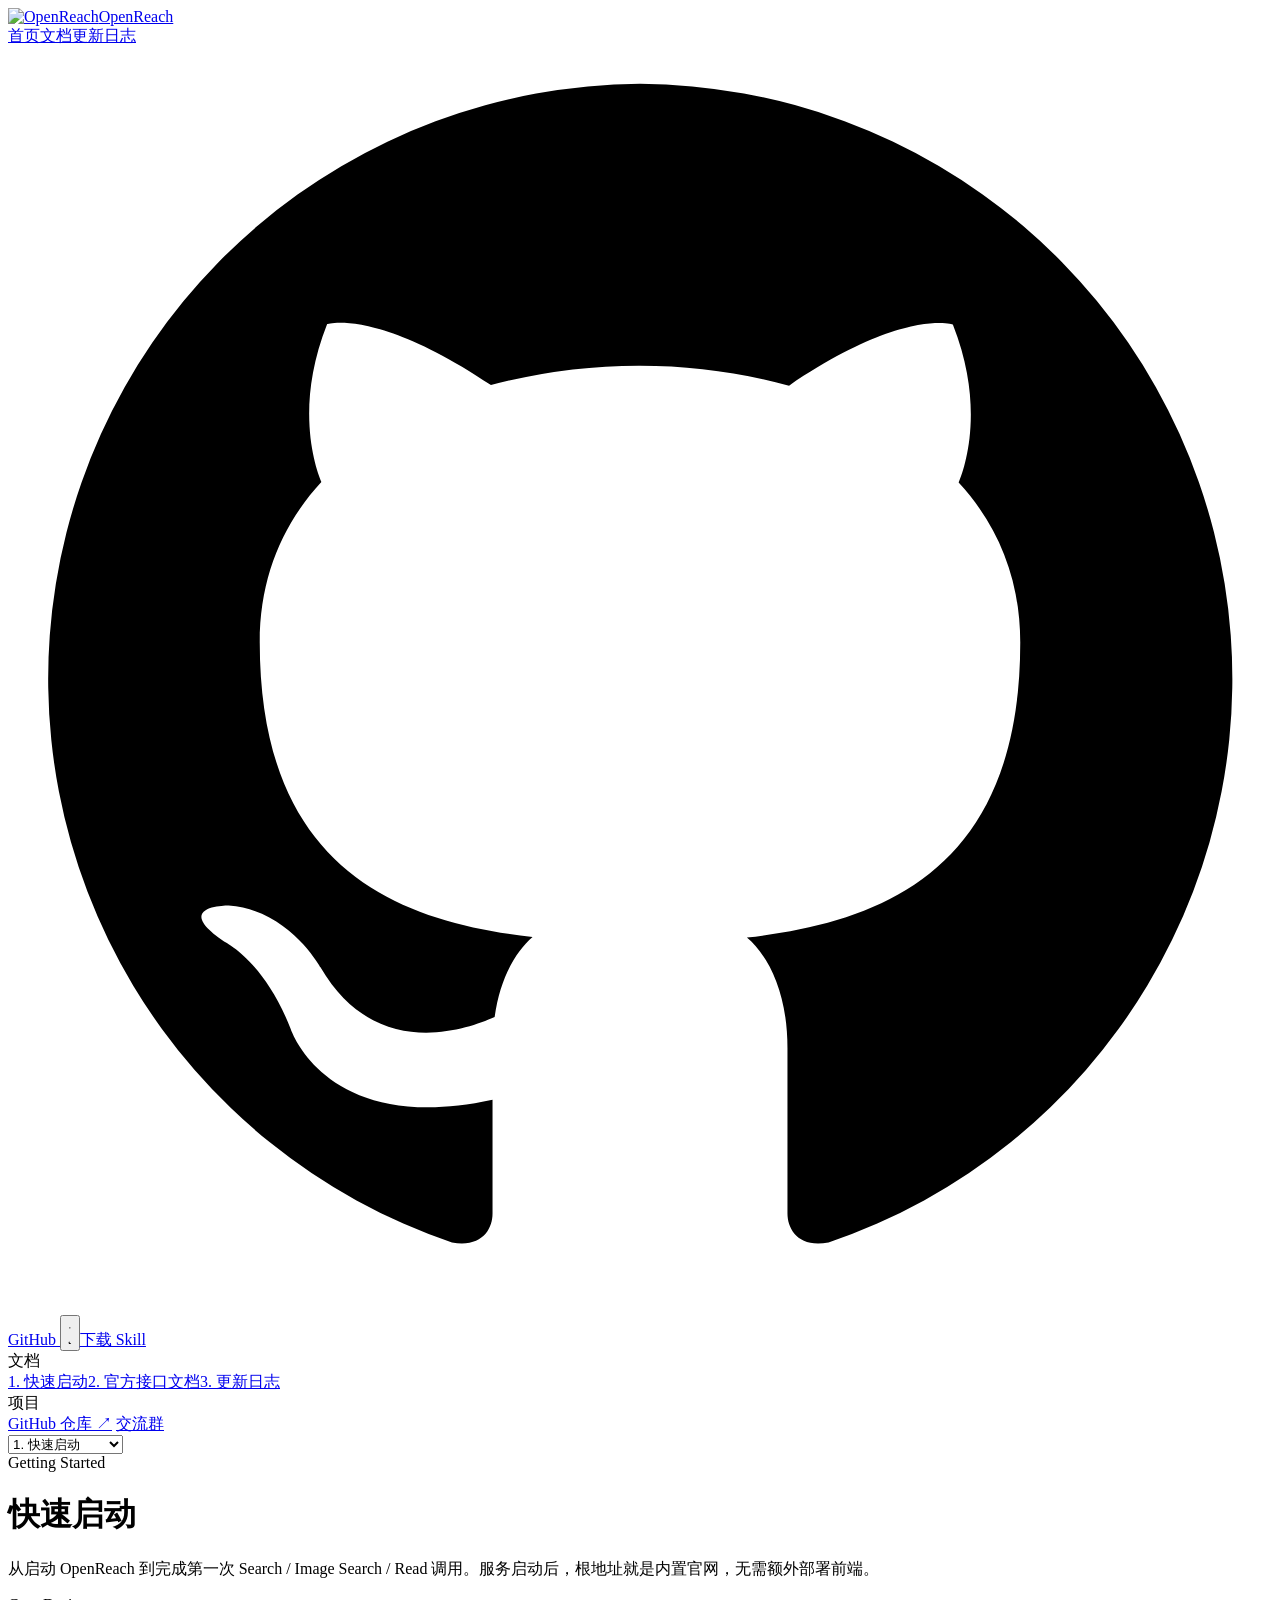
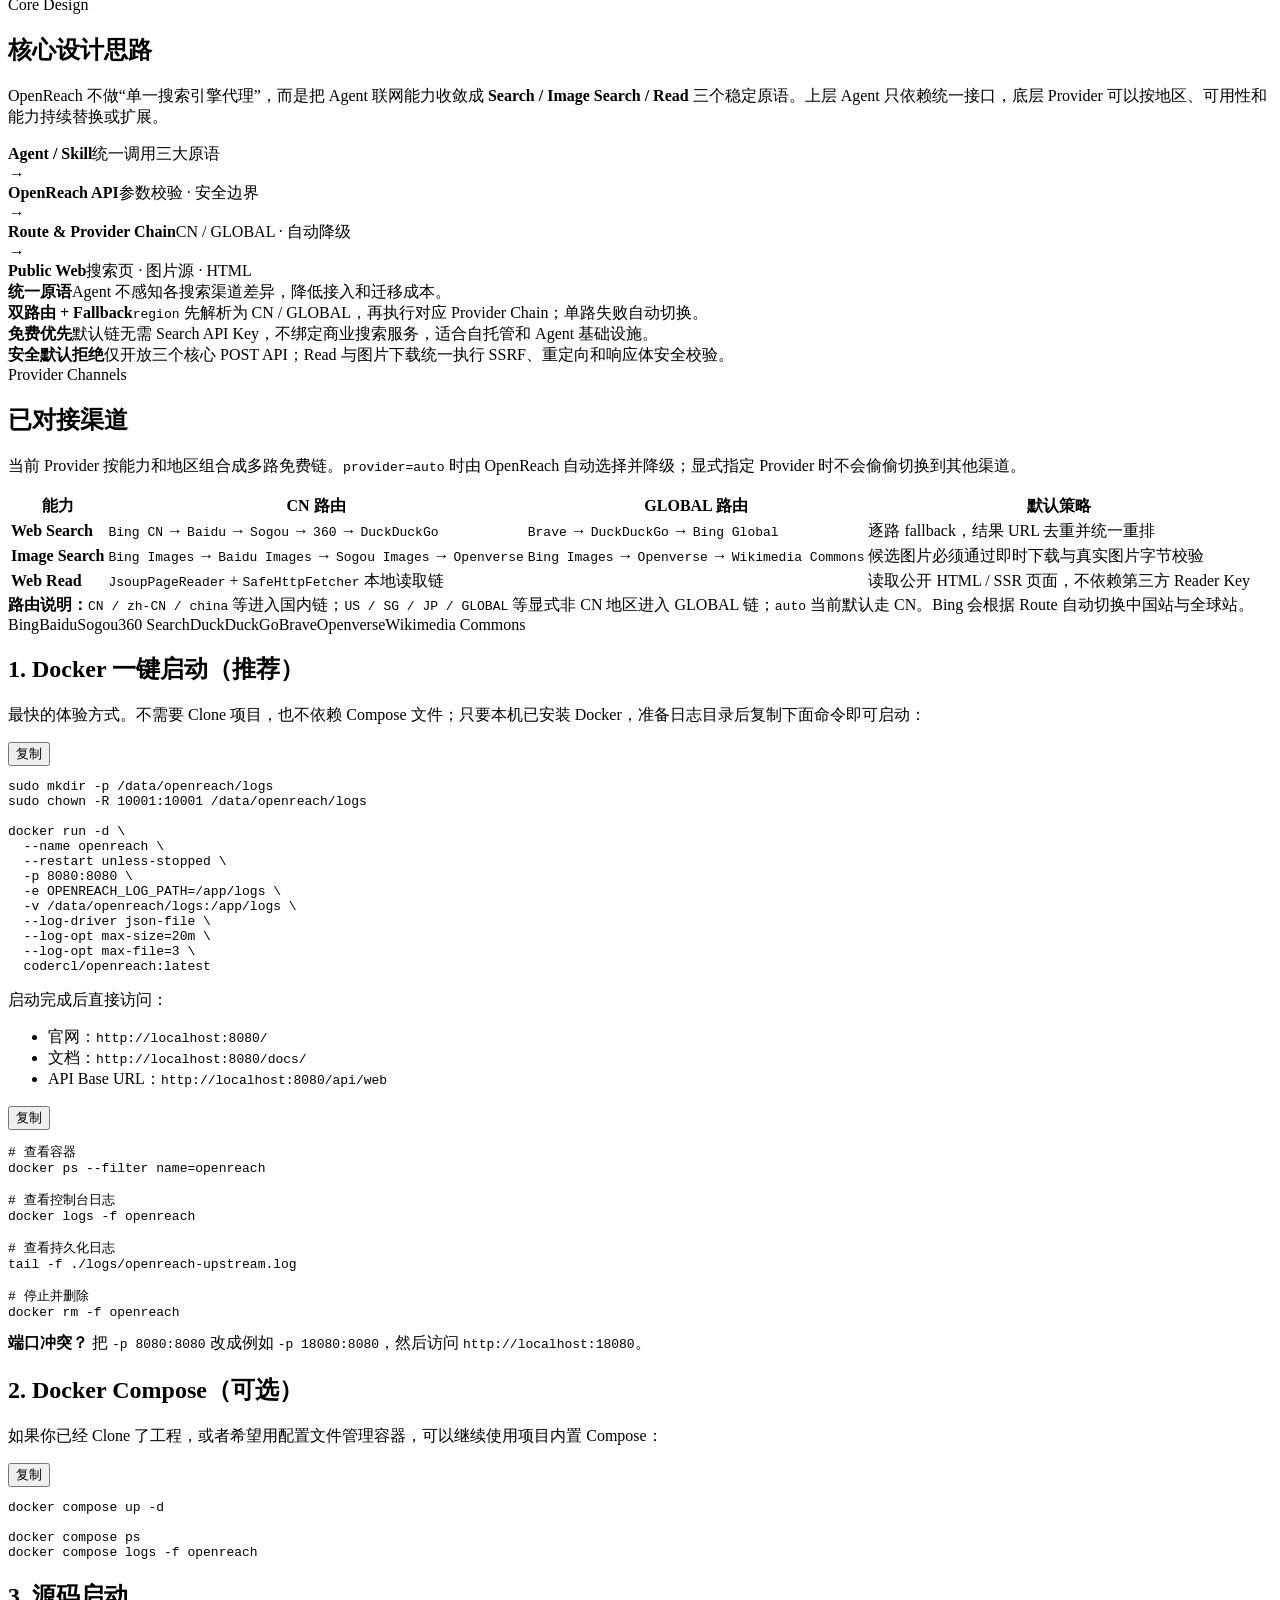
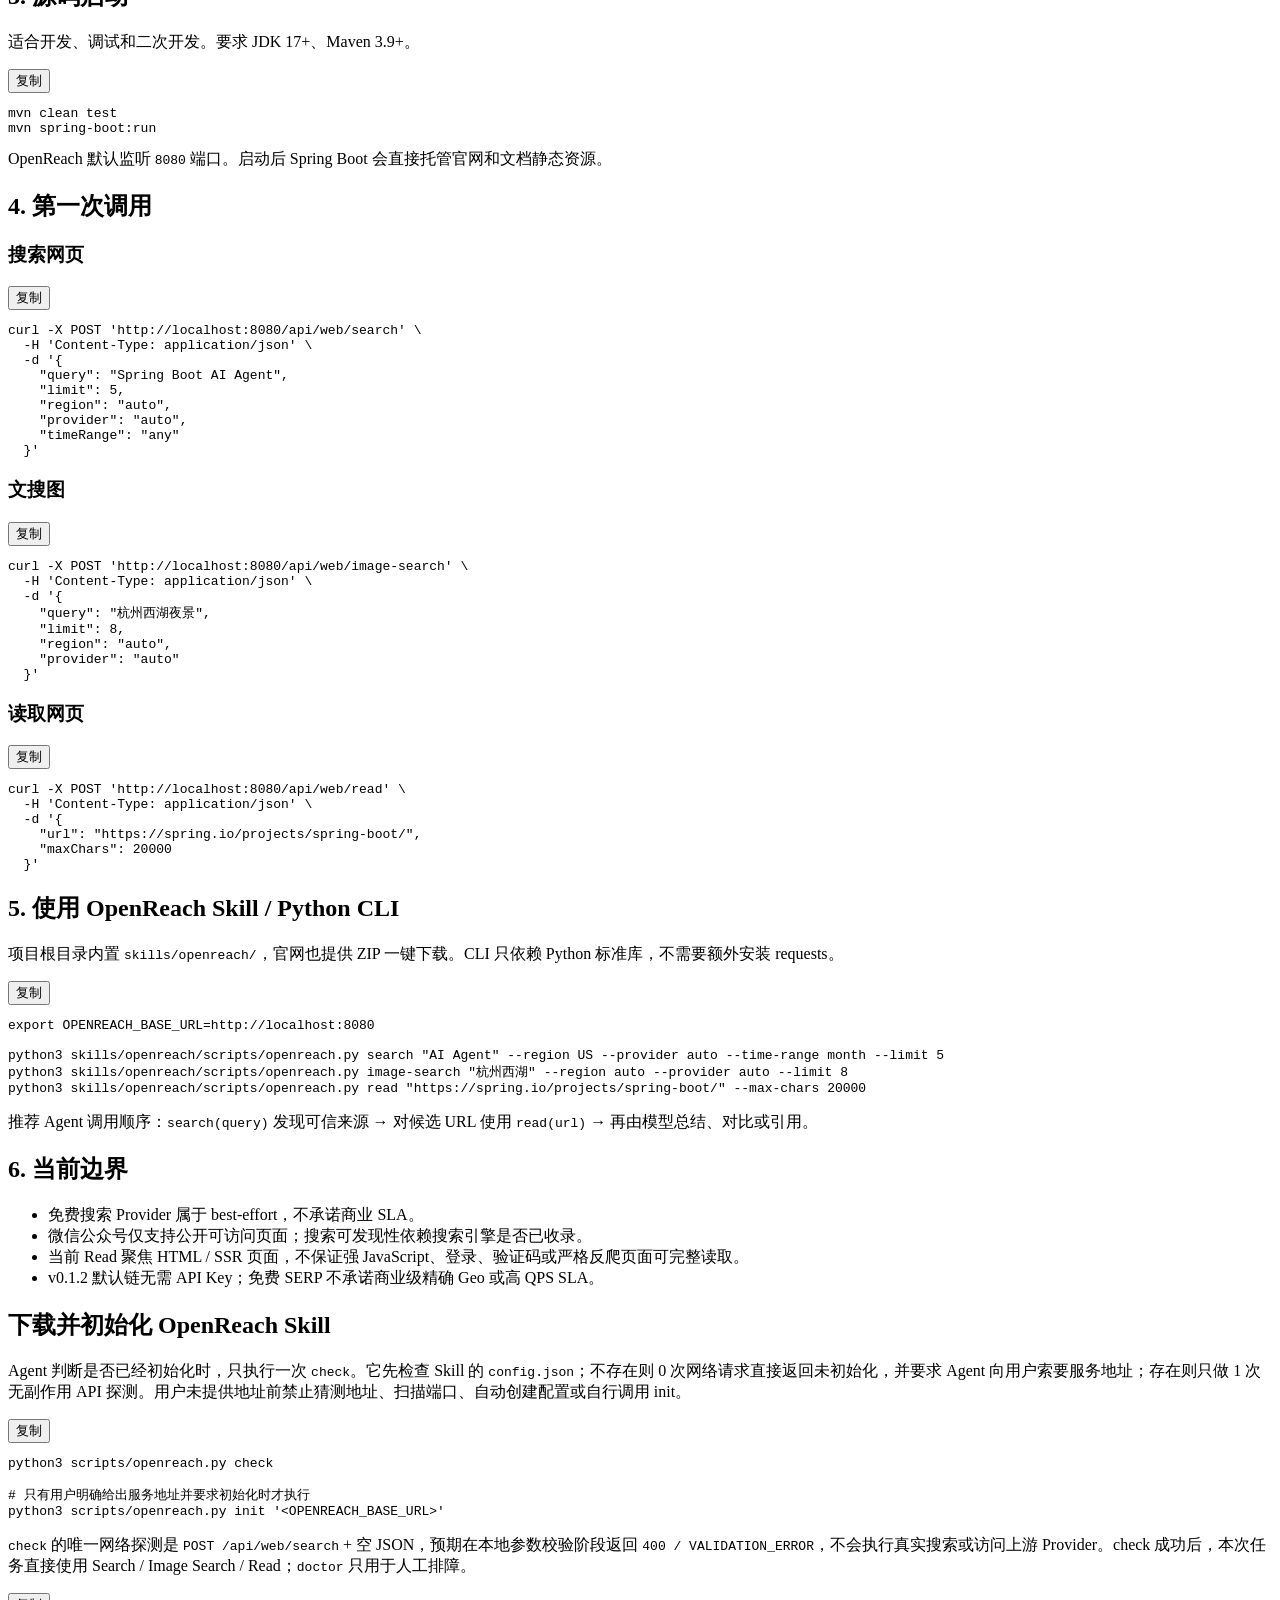
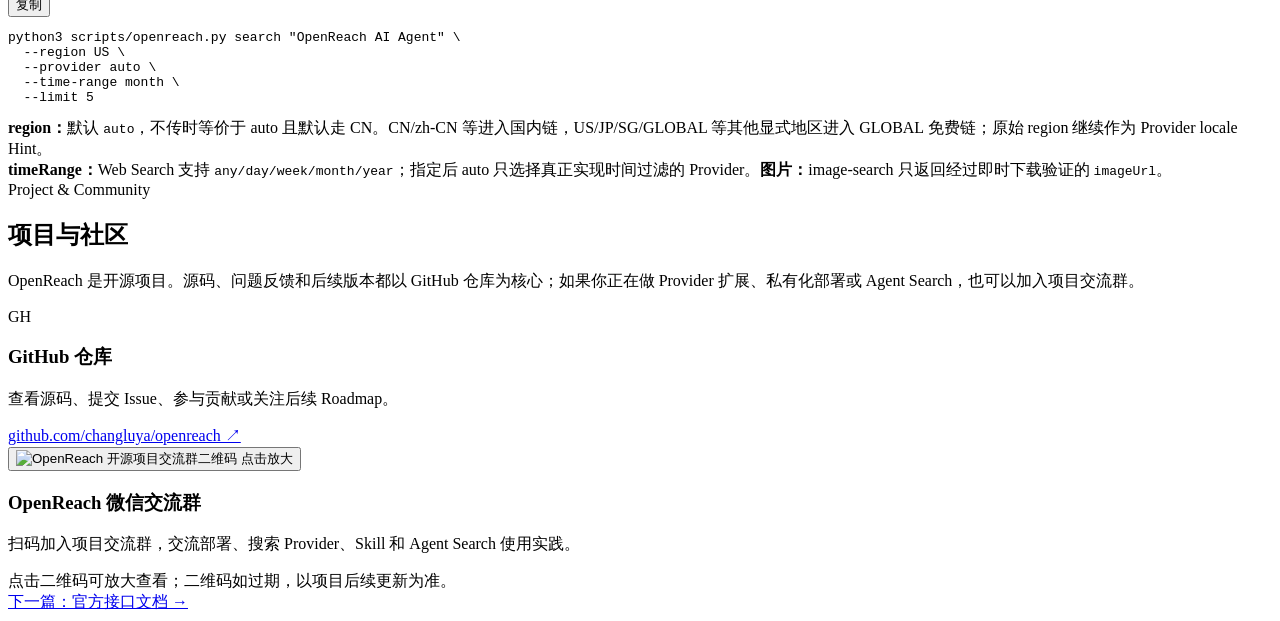
==== commit ee85ea69: "[master][v1.0.2][fix 链接失败以及网络诊断方案]" ====
--- a/src/main/resources/static/docs/index.html
+++ b/src/main/resources/static/docs/index.html
@@ -152,7 +152,7 @@
     <p>推荐 Agent 调用顺序：<code>search(query)</code> 发现可信来源 → 对候选 URL 使用 <code>read(url)</code> → 再由模型总结、对比或引用。</p>
 
     <h2>6. 当前边界</h2>
-    <ul><li>免费搜索 Provider 属于 best-effort，不承诺商业 SLA。</li><li>微信公众号仅支持公开可访问页面；搜索可发现性依赖搜索引擎是否已收录。</li><li>当前 Read 聚焦 HTML / SSR 页面，不保证强 JavaScript、登录、验证码或严格反爬页面可完整读取。</li><li>v1.0.2 默认链无需 API Key；免费 SERP 不承诺商业级精确 Geo 或高 QPS SLA。</li></ul>
+    <ul><li>免费搜索 Provider 属于 best-effort，不承诺商业 SLA。</li><li>微信公众号仅支持公开可访问页面；搜索可发现性依赖搜索引擎是否已收录。</li><li>当前 Read 聚焦 HTML / SSR 页面，不保证强 JavaScript、登录、验证码或严格反爬页面可完整读取。</li><li>v0.1.2 默认链无需 API Key；免费 SERP 不承诺商业级精确 Geo 或高 QPS SLA。</li></ul>
 
     
     <h2 id="skill">下载并初始化 OpenReach Skill</h2>
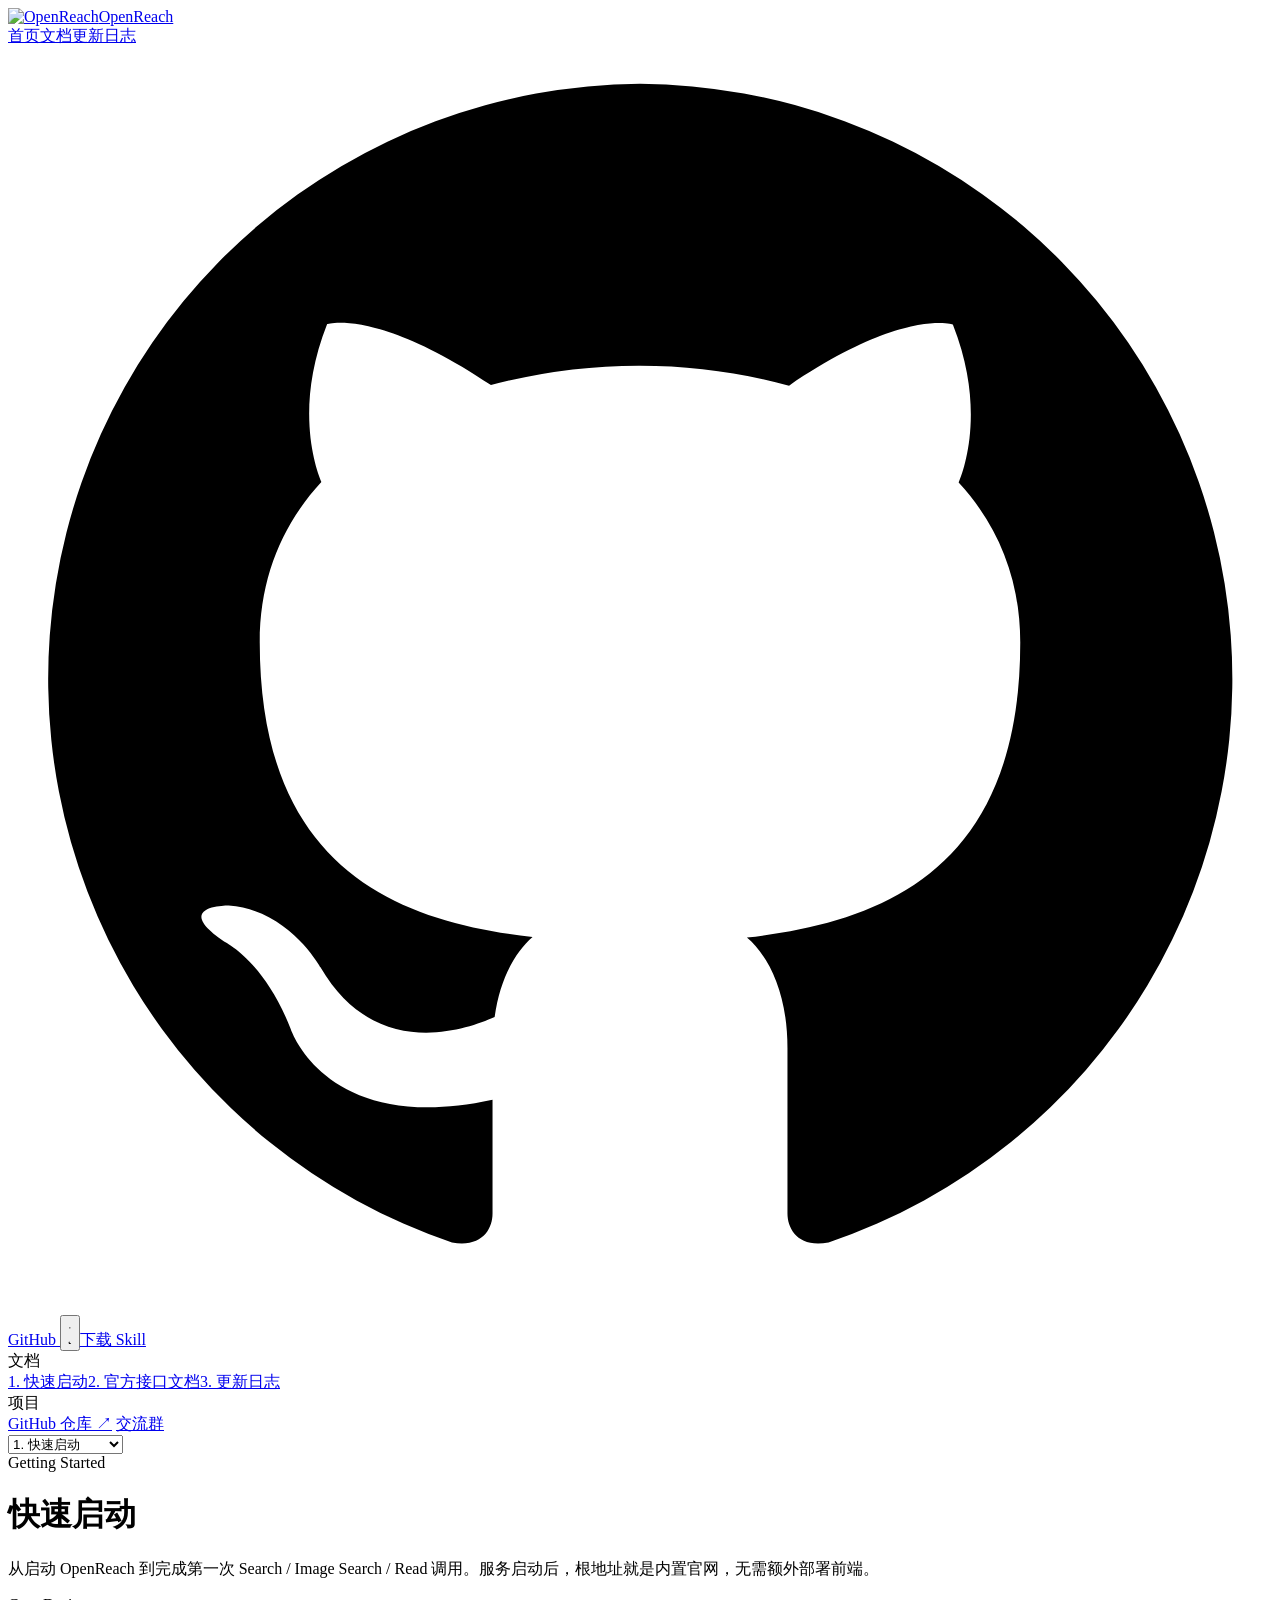
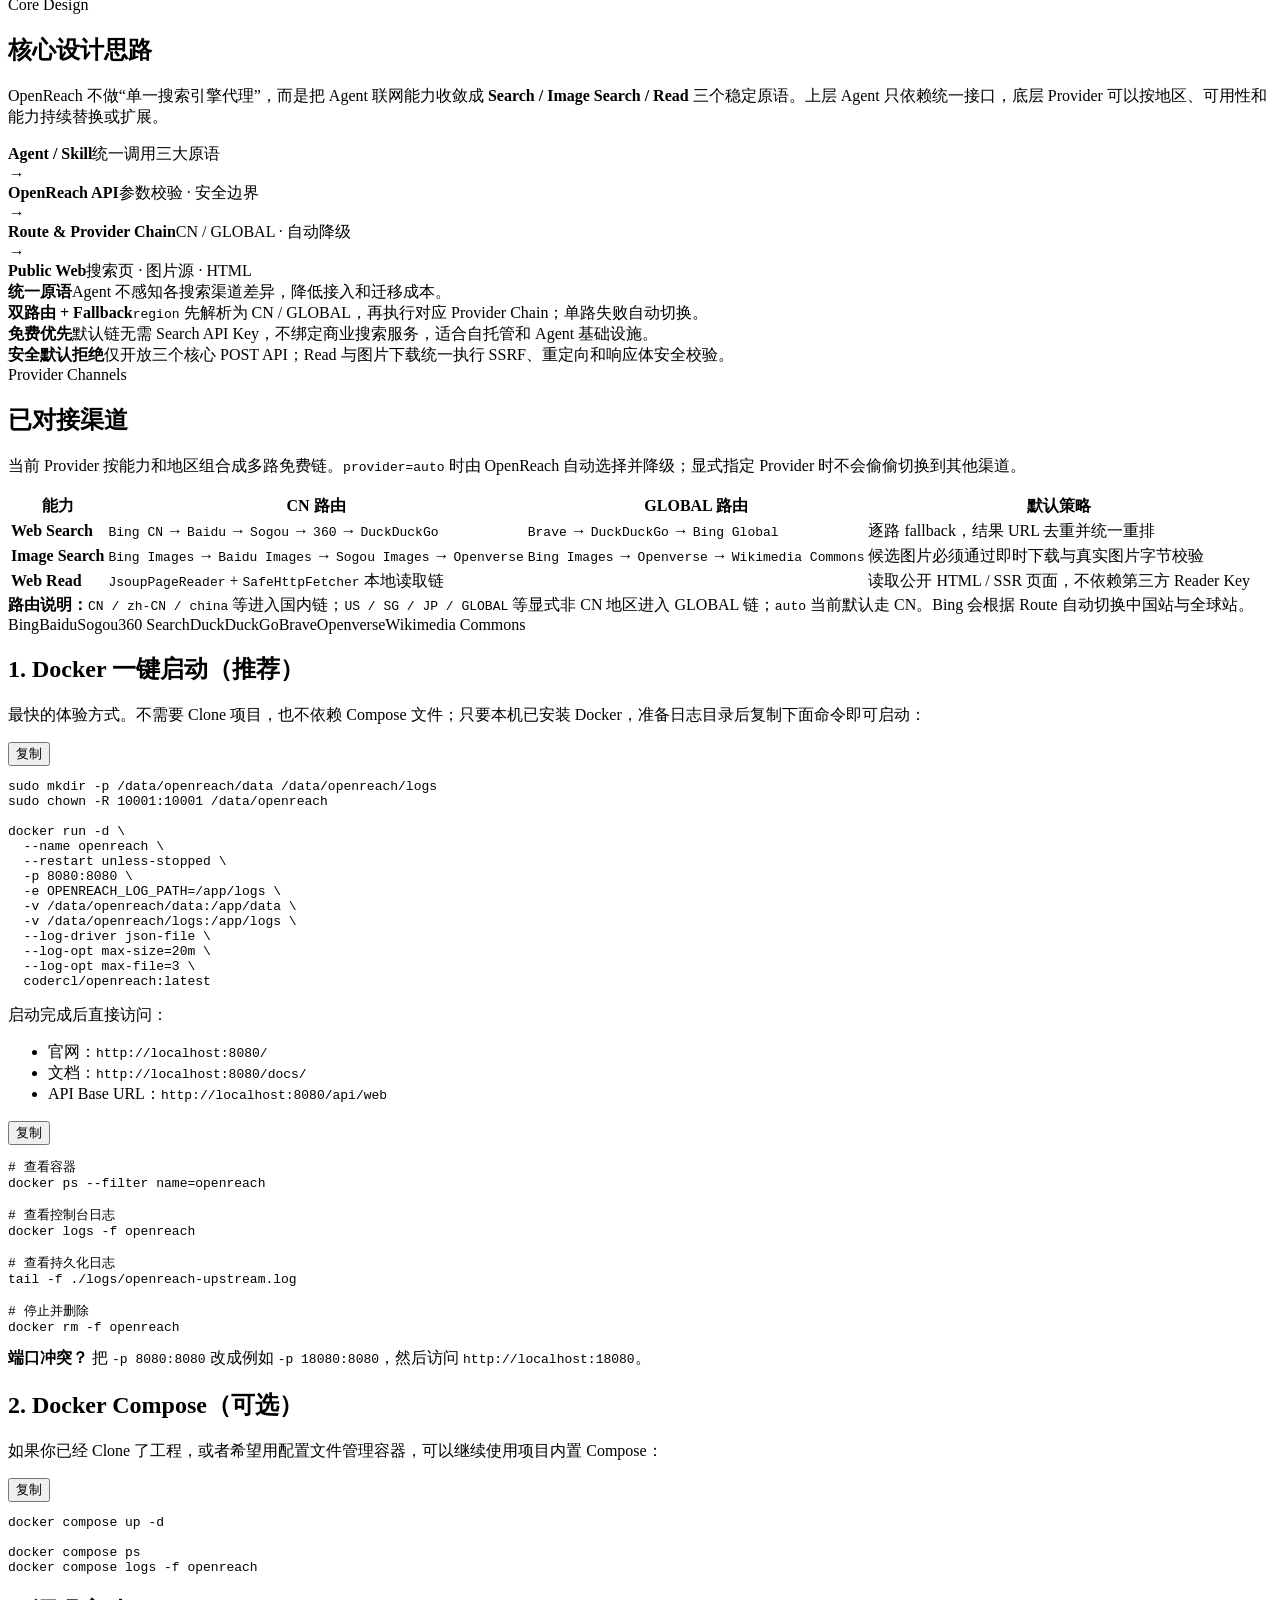
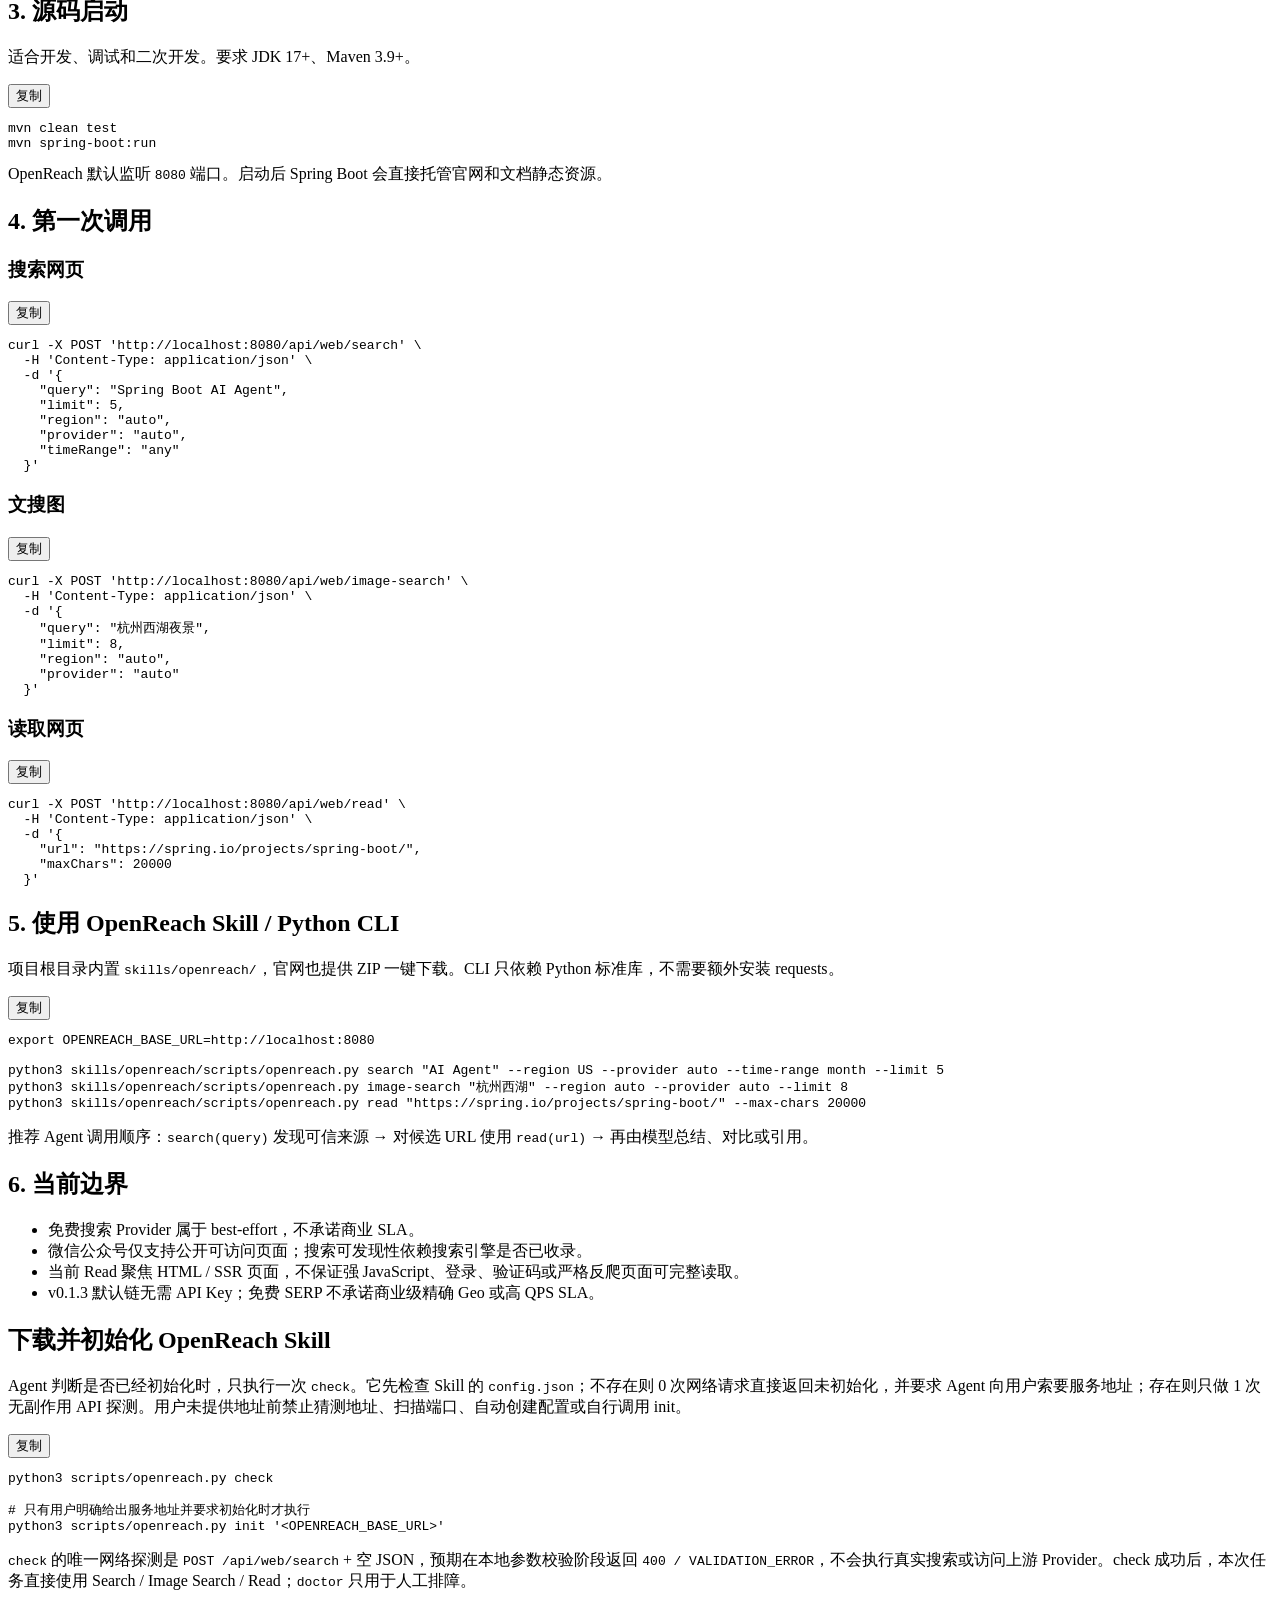
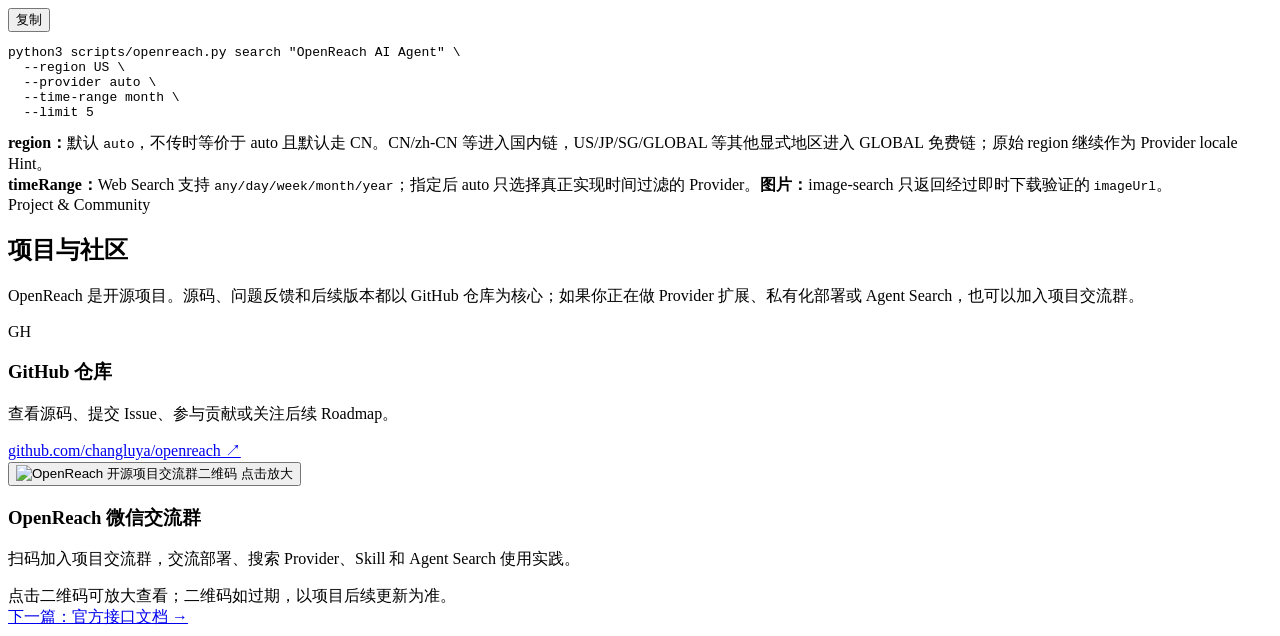
==== commit b0f2858a: "[master][v1.0.3][v0.1.3优化支持提供接口调用监控，可快速拉取异常日志记录，方便快捷分析]" ====
--- a/src/main/resources/static/docs/index.html
+++ b/src/main/resources/static/docs/index.html
@@ -73,14 +73,15 @@
 
     <h2>1. Docker 一键启动（推荐）</h2>
     <p>最快的体验方式。不需要 Clone 项目，也不依赖 Compose 文件；只要本机已安装 Docker，准备日志目录后复制下面命令即可启动：</p>
-    <div class="codebox"><button type="button" class="copy-btn" aria-label="复制代码" data-copy="#docker-run">复制</button><pre id="docker-run">sudo mkdir -p /data/openreach/logs
-sudo chown -R 10001:10001 /data/openreach/logs
+    <div class="codebox"><button type="button" class="copy-btn" aria-label="复制代码" data-copy="#docker-run">复制</button><pre id="docker-run">sudo mkdir -p /data/openreach/data /data/openreach/logs
+sudo chown -R 10001:10001 /data/openreach
 
 docker run -d \
   --name openreach \
   --restart unless-stopped \
   -p 8080:8080 \
   -e OPENREACH_LOG_PATH=/app/logs \
+  -v /data/openreach/data:/app/data \
   -v /data/openreach/logs:/app/logs \
   --log-driver json-file \
   --log-opt max-size=20m \
@@ -152,7 +153,7 @@
     <p>推荐 Agent 调用顺序：<code>search(query)</code> 发现可信来源 → 对候选 URL 使用 <code>read(url)</code> → 再由模型总结、对比或引用。</p>
 
     <h2>6. 当前边界</h2>
-    <ul><li>免费搜索 Provider 属于 best-effort，不承诺商业 SLA。</li><li>微信公众号仅支持公开可访问页面；搜索可发现性依赖搜索引擎是否已收录。</li><li>当前 Read 聚焦 HTML / SSR 页面，不保证强 JavaScript、登录、验证码或严格反爬页面可完整读取。</li><li>v0.1.2 默认链无需 API Key；免费 SERP 不承诺商业级精确 Geo 或高 QPS SLA。</li></ul>
+    <ul><li>免费搜索 Provider 属于 best-effort，不承诺商业 SLA。</li><li>微信公众号仅支持公开可访问页面；搜索可发现性依赖搜索引擎是否已收录。</li><li>当前 Read 聚焦 HTML / SSR 页面，不保证强 JavaScript、登录、验证码或严格反爬页面可完整读取。</li><li>v0.1.3 默认链无需 API Key；免费 SERP 不承诺商业级精确 Geo 或高 QPS SLA。</li></ul>
 
     
     <h2 id="skill">下载并初始化 OpenReach Skill</h2>
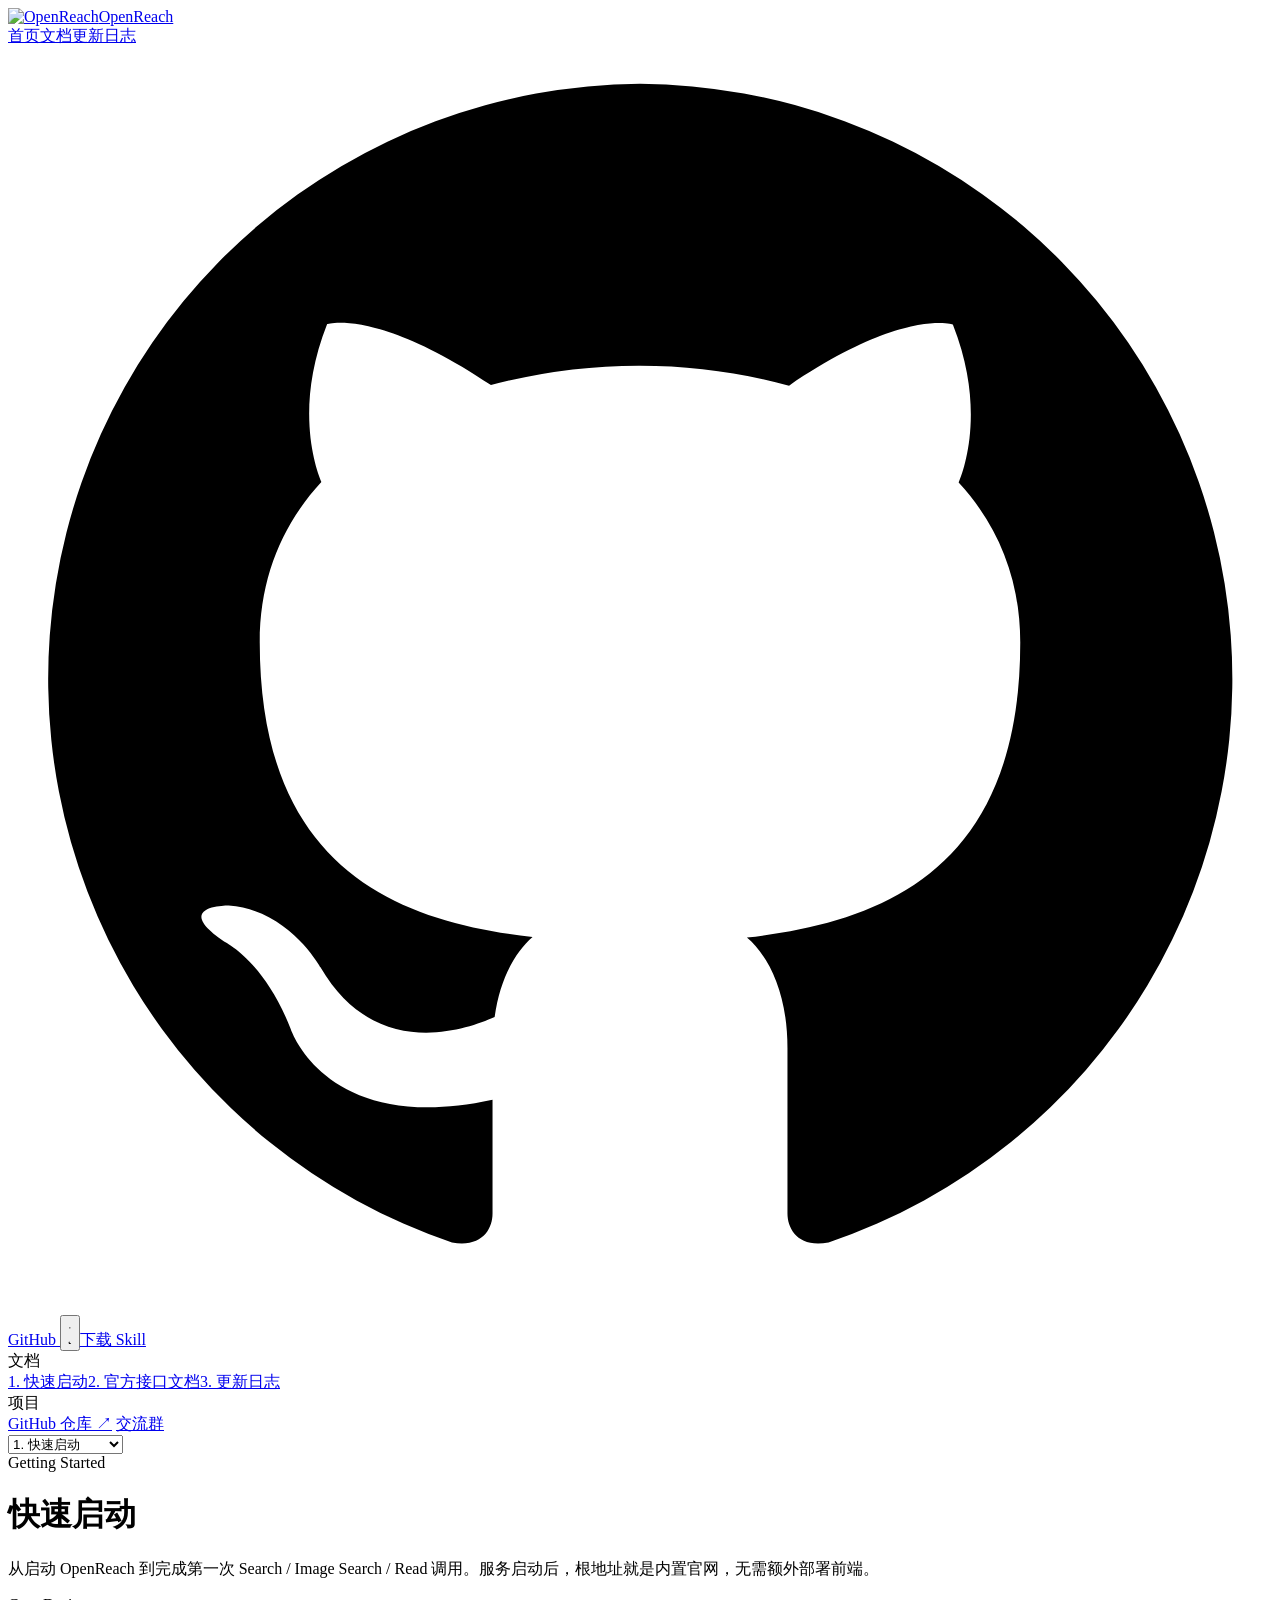
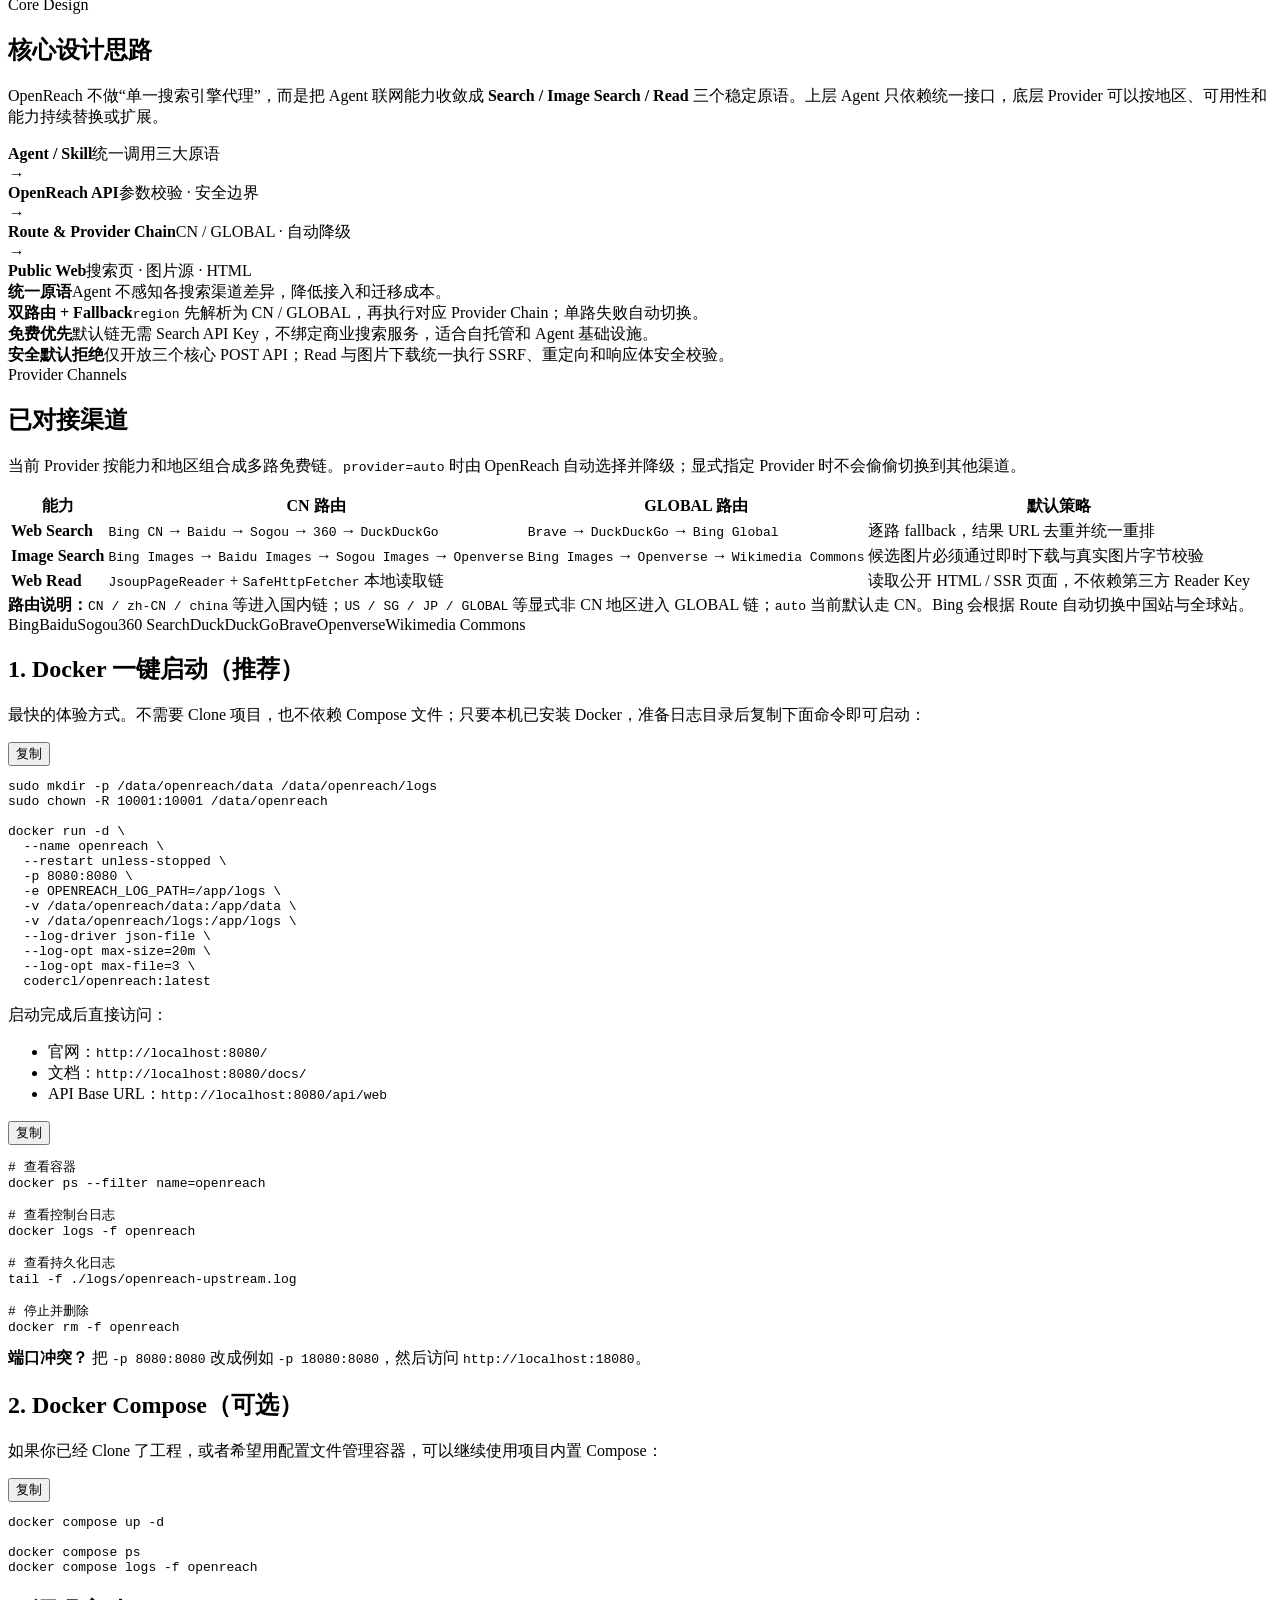
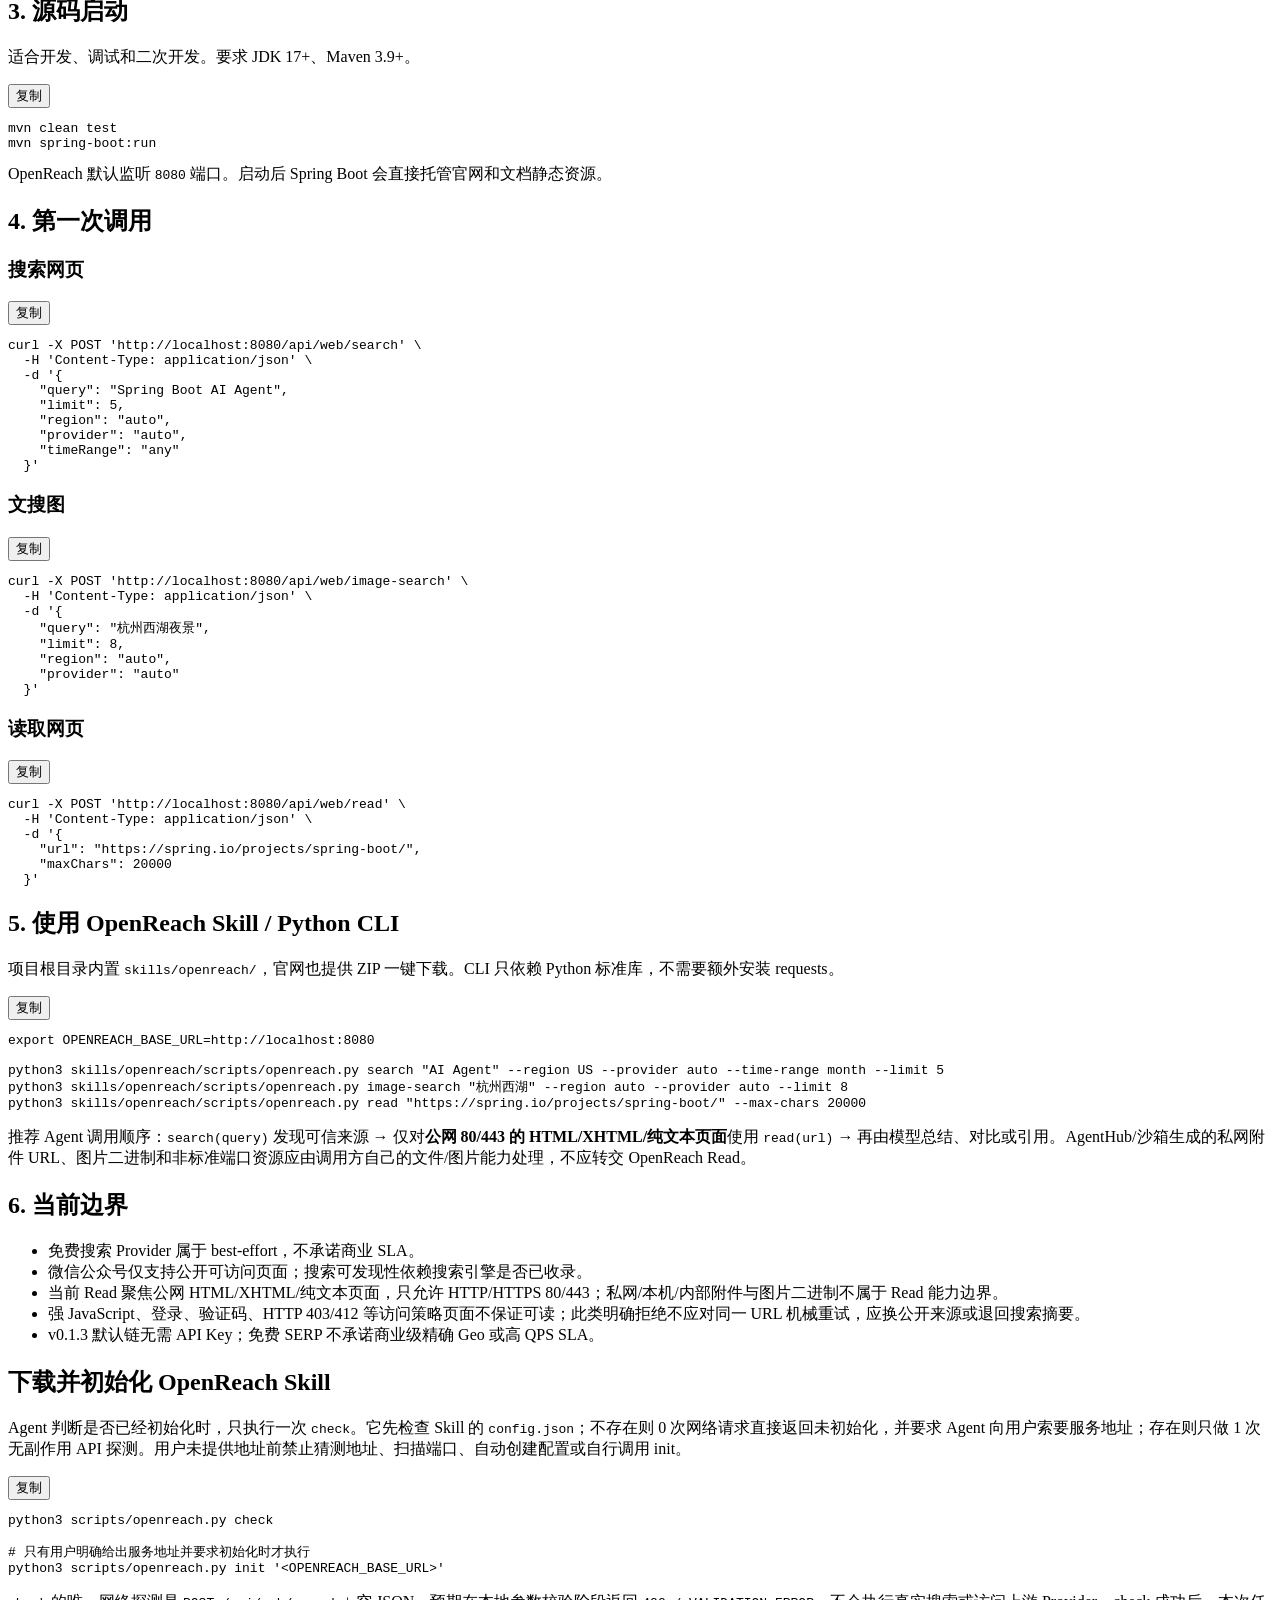
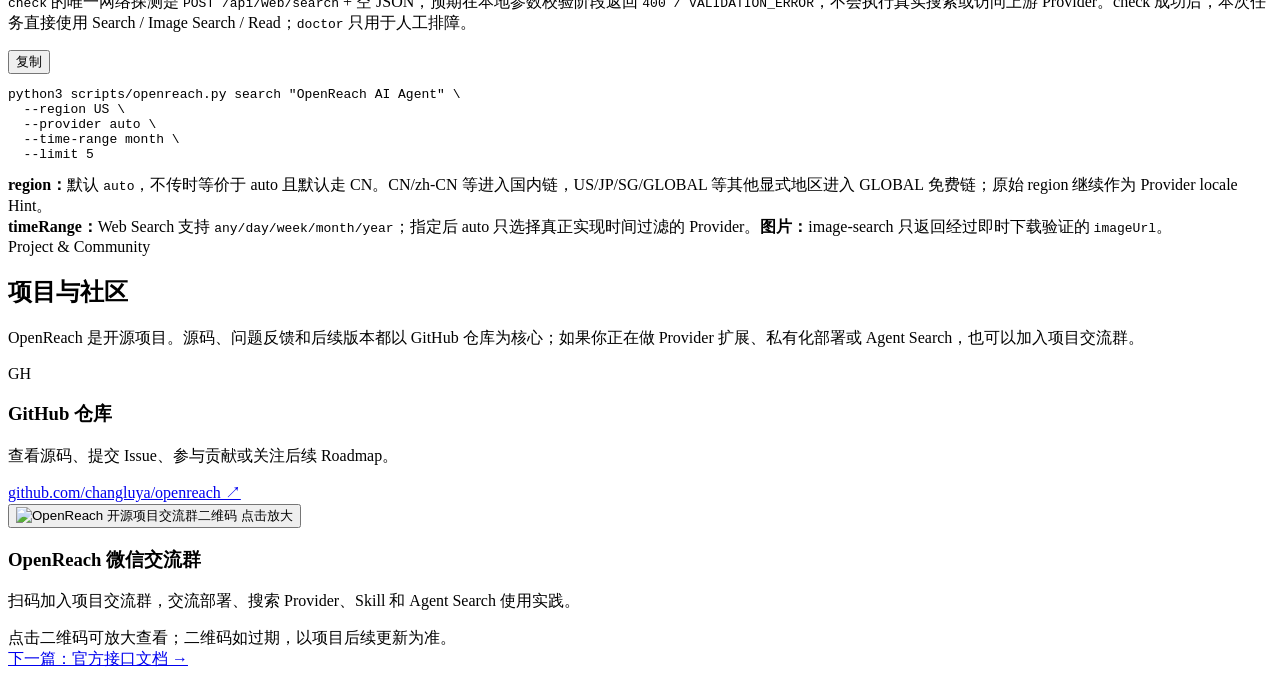
==== commit 86041952: "[master][v1.0.3][- 修复 `RequestTraceFilterTest` 两处 testCompile 失败：`FilterChain` 回调参数为 `ServletRespons" ====
--- a/src/main/resources/static/docs/index.html
+++ b/src/main/resources/static/docs/index.html
@@ -150,10 +150,10 @@
 python3 skills/openreach/scripts/openreach.py search "AI Agent" --region US --provider auto --time-range month --limit 5
 python3 skills/openreach/scripts/openreach.py image-search "杭州西湖" --region auto --provider auto --limit 8
 python3 skills/openreach/scripts/openreach.py read "https://spring.io/projects/spring-boot/" --max-chars 20000</pre></div>
-    <p>推荐 Agent 调用顺序：<code>search(query)</code> 发现可信来源 → 对候选 URL 使用 <code>read(url)</code> → 再由模型总结、对比或引用。</p>
+    <p>推荐 Agent 调用顺序：<code>search(query)</code> 发现可信来源 → 仅对<strong>公网 80/443 的 HTML/XHTML/纯文本页面</strong>使用 <code>read(url)</code> → 再由模型总结、对比或引用。AgentHub/沙箱生成的私网附件 URL、图片二进制和非标准端口资源应由调用方自己的文件/图片能力处理，不应转交 OpenReach Read。</p>
 
     <h2>6. 当前边界</h2>
-    <ul><li>免费搜索 Provider 属于 best-effort，不承诺商业 SLA。</li><li>微信公众号仅支持公开可访问页面；搜索可发现性依赖搜索引擎是否已收录。</li><li>当前 Read 聚焦 HTML / SSR 页面，不保证强 JavaScript、登录、验证码或严格反爬页面可完整读取。</li><li>v0.1.3 默认链无需 API Key；免费 SERP 不承诺商业级精确 Geo 或高 QPS SLA。</li></ul>
+    <ul><li>免费搜索 Provider 属于 best-effort，不承诺商业 SLA。</li><li>微信公众号仅支持公开可访问页面；搜索可发现性依赖搜索引擎是否已收录。</li><li>当前 Read 聚焦公网 HTML/XHTML/纯文本页面，只允许 HTTP/HTTPS 80/443；私网/本机/内部附件与图片二进制不属于 Read 能力边界。</li><li>强 JavaScript、登录、验证码、HTTP 403/412 等访问策略页面不保证可读；此类明确拒绝不应对同一 URL 机械重试，应换公开来源或退回搜索摘要。</li><li>v0.1.3 默认链无需 API Key；免费 SERP 不承诺商业级精确 Geo 或高 QPS SLA。</li></ul>
 
     
     <h2 id="skill">下载并初始化 OpenReach Skill</h2>
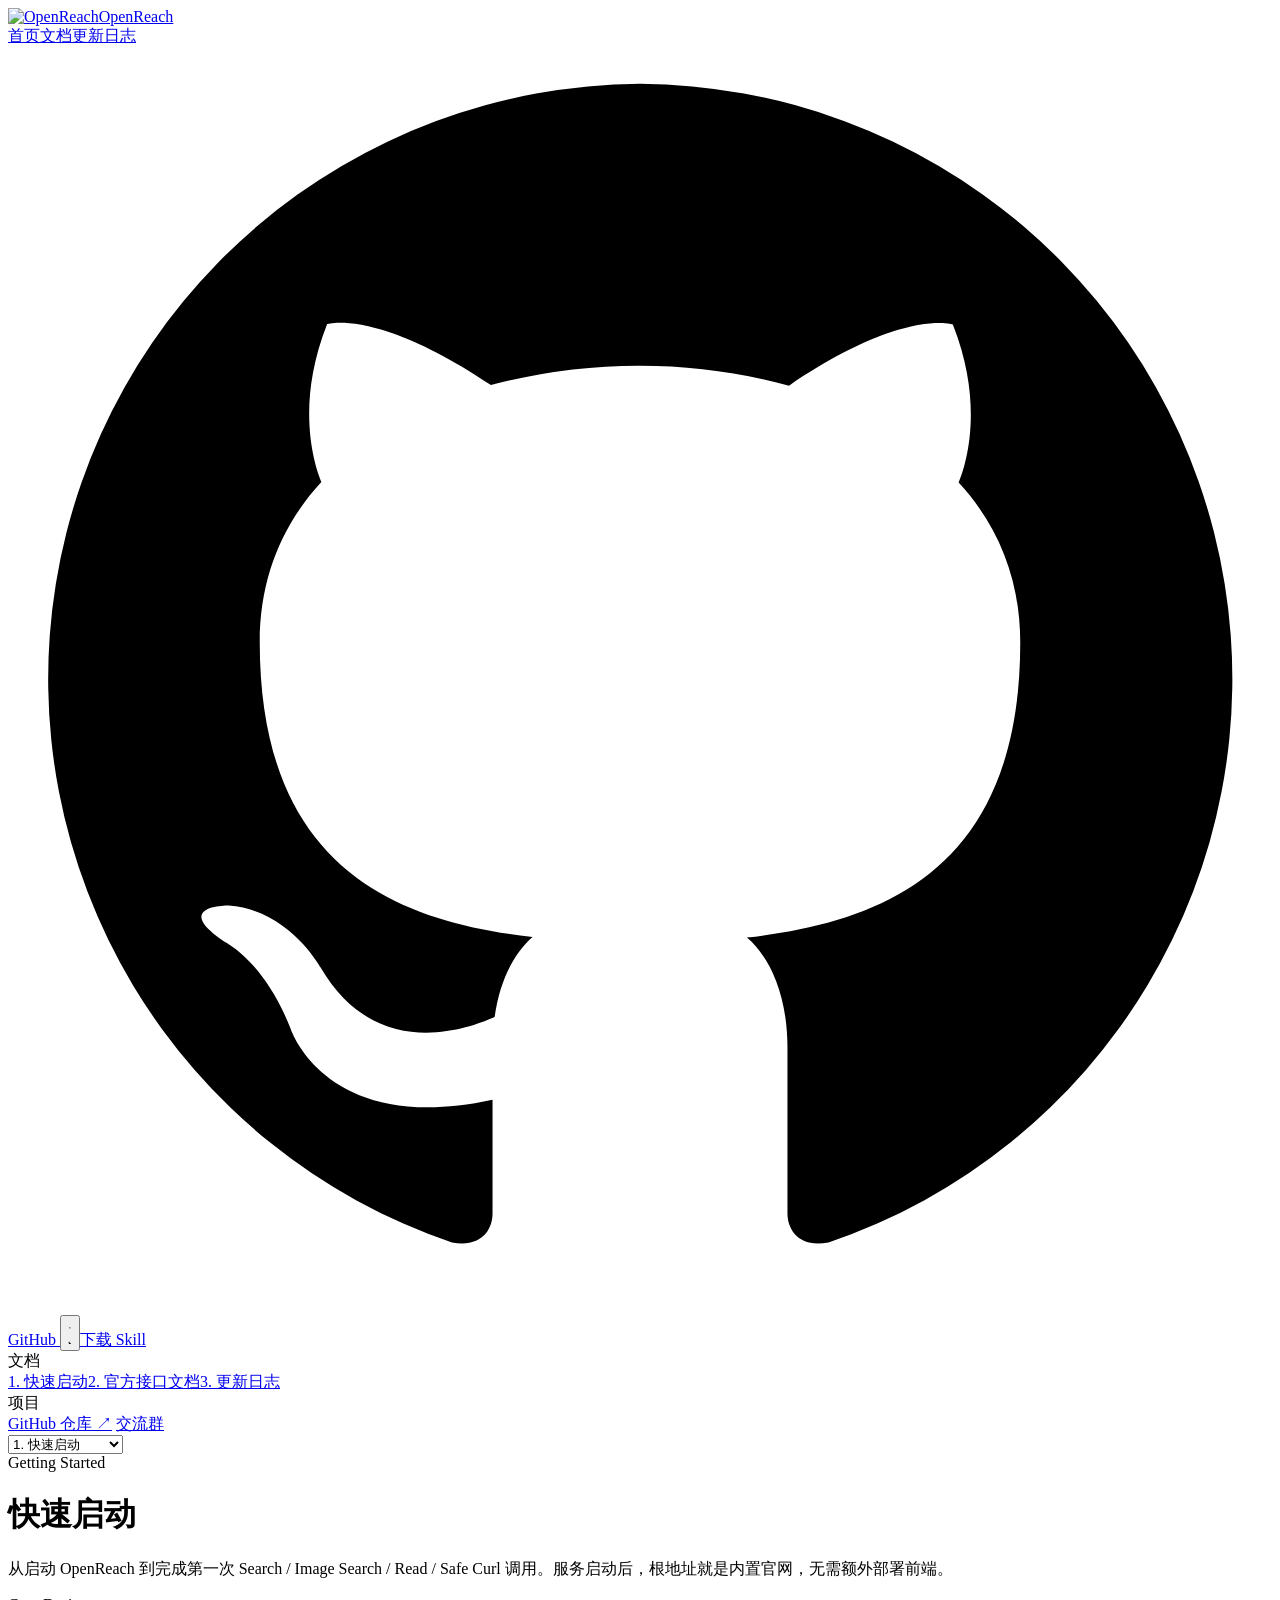
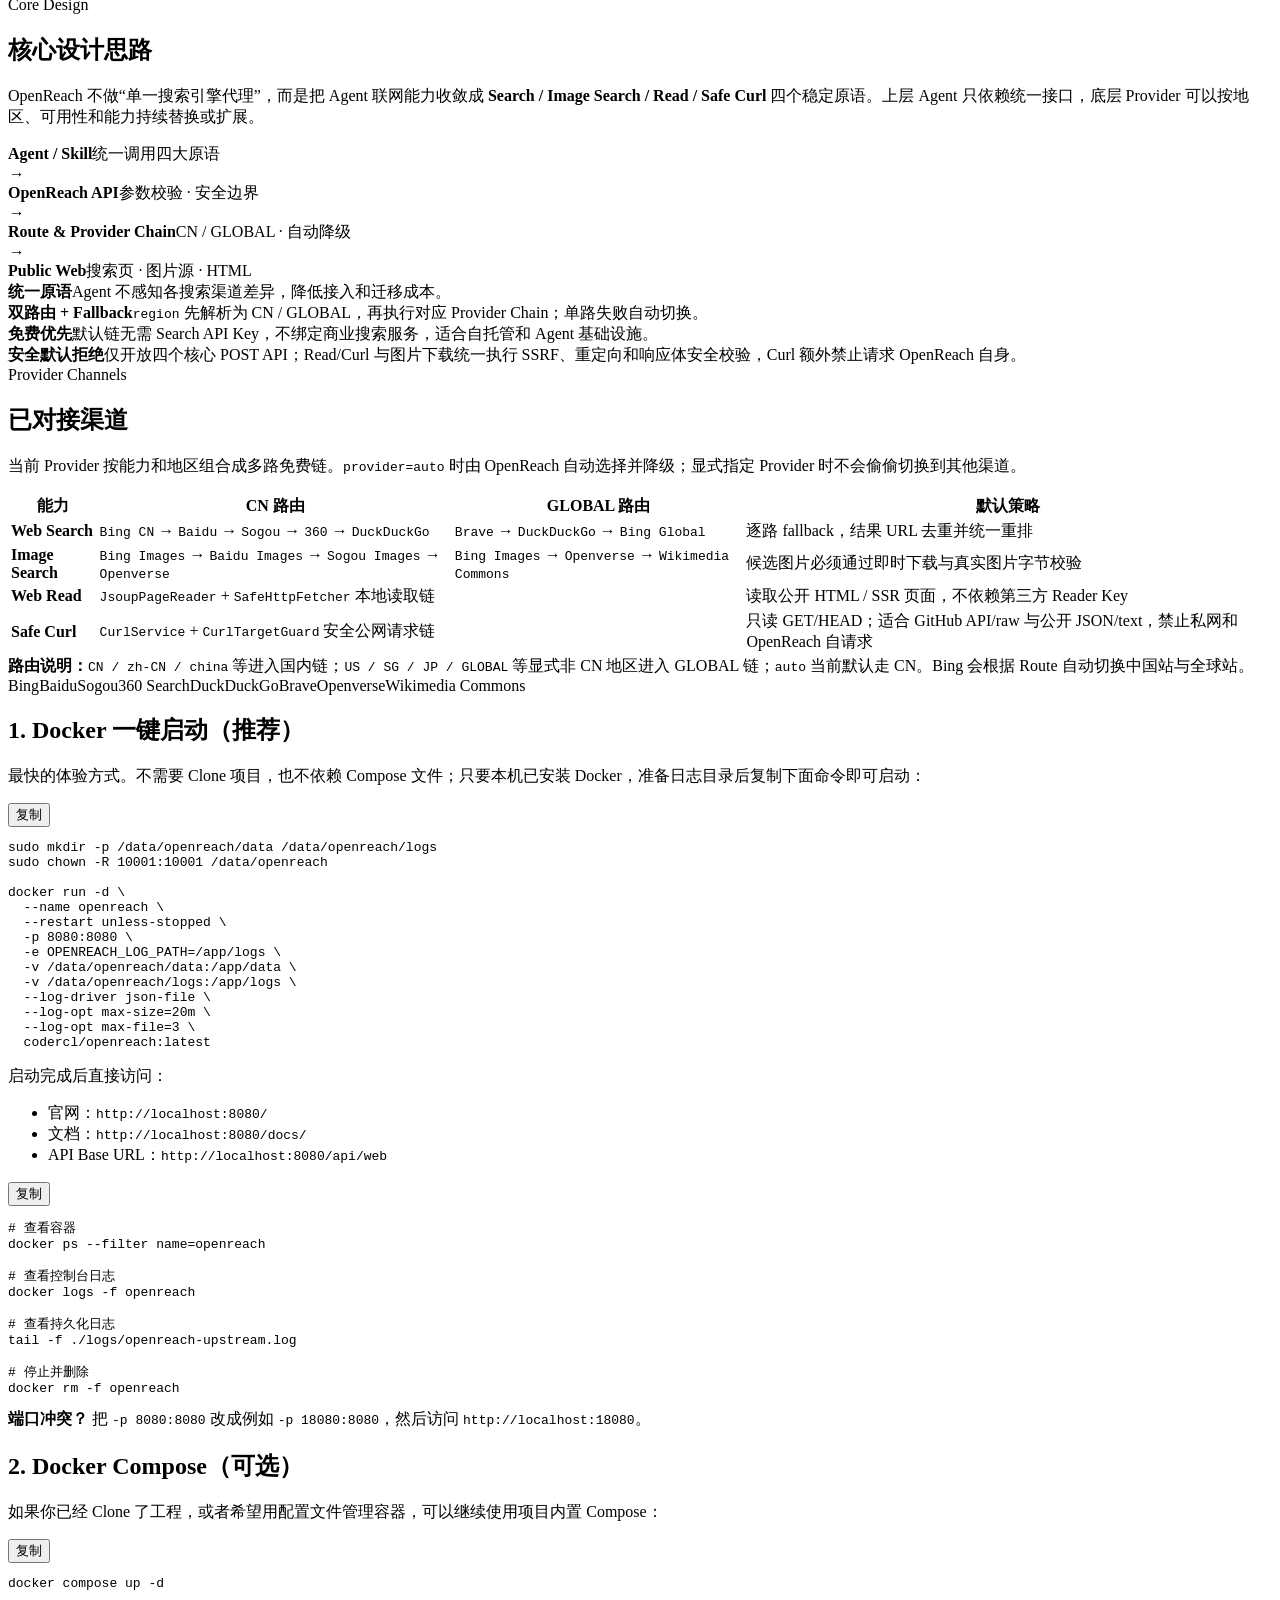
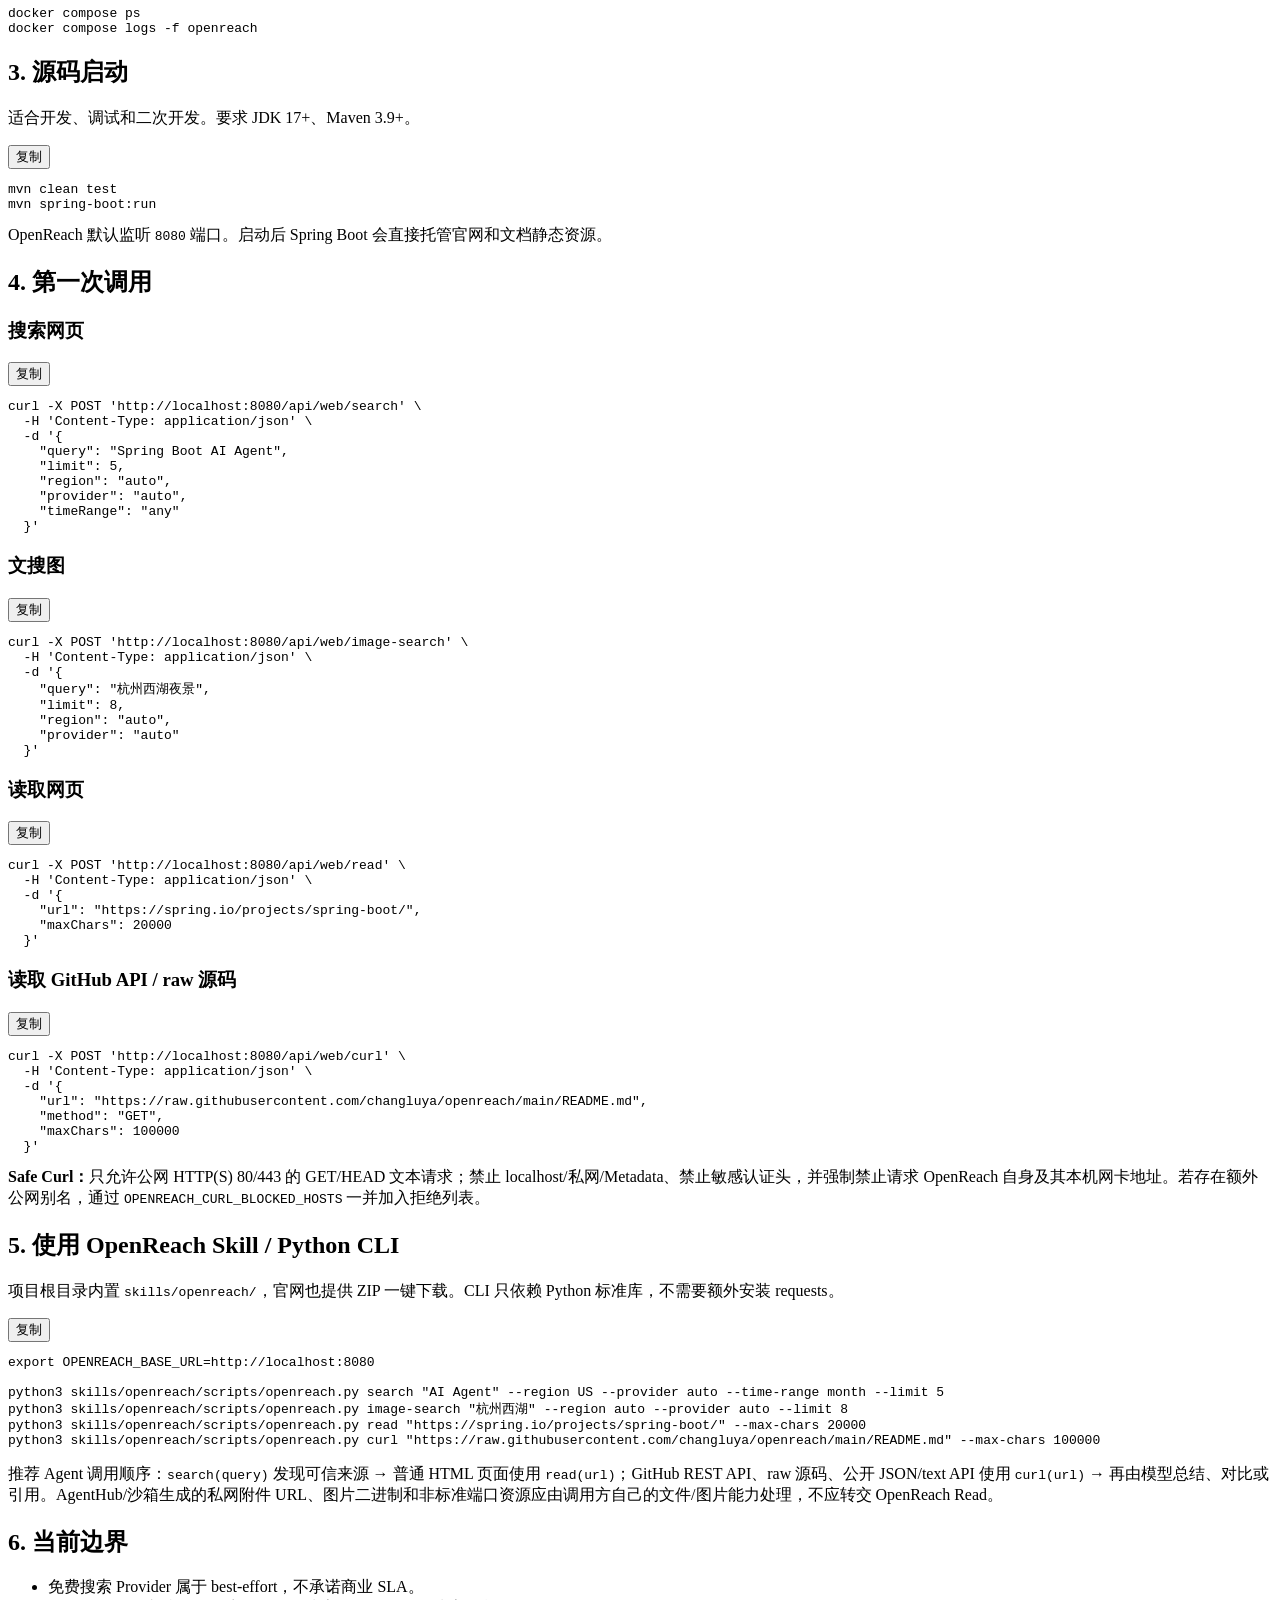
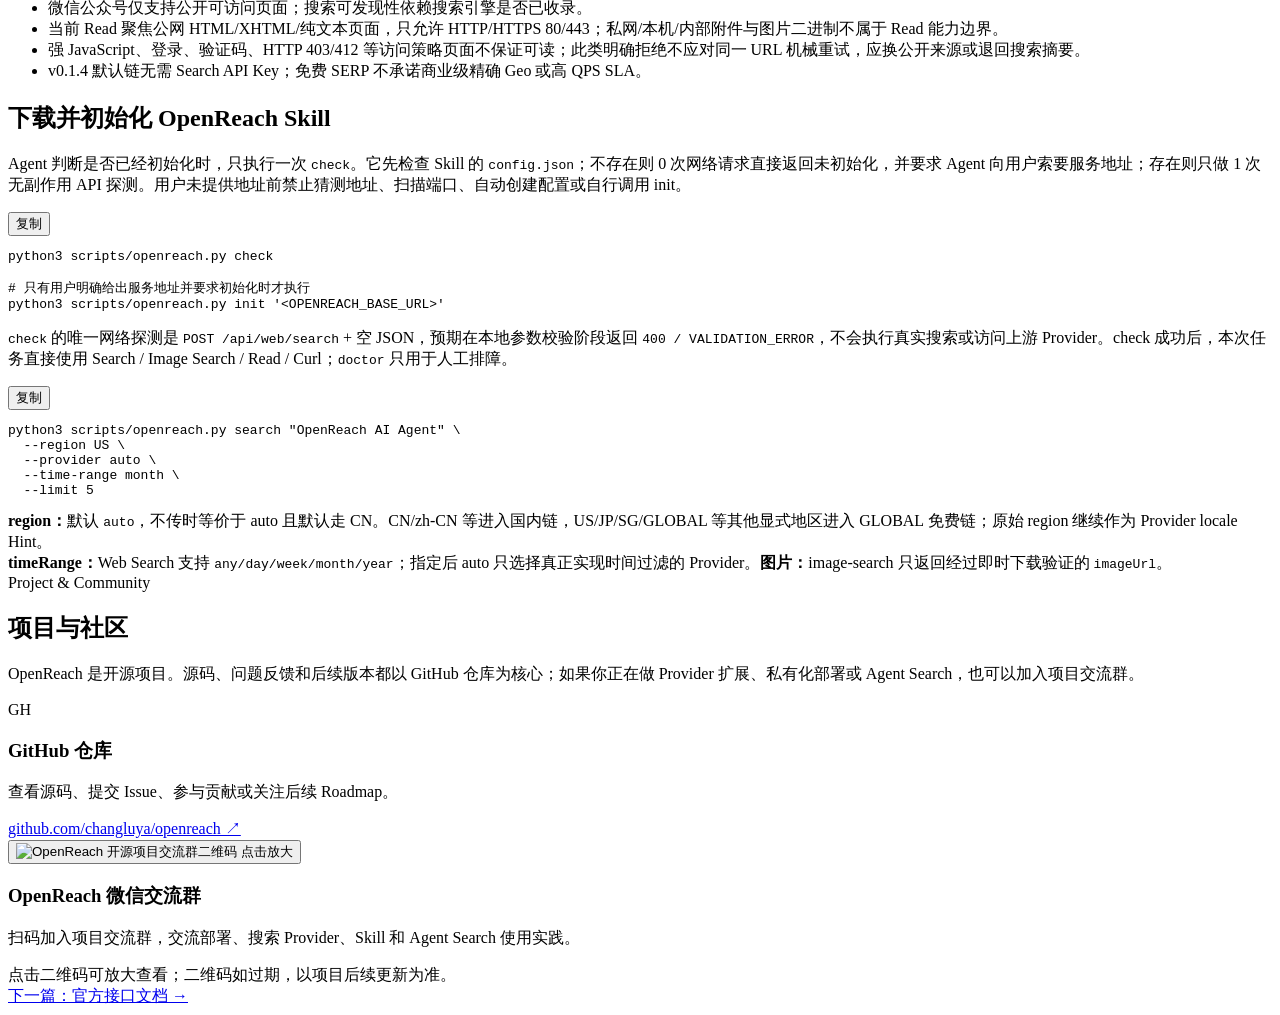
==== commit 2ff4bbcd: "[master][v1.0.4][优化支持curl接口，支持可以去捞取一些开源的github的接口来实现一些额外的接口调用]" ====
--- a/src/main/resources/static/docs/index.html
+++ b/src/main/resources/static/docs/index.html
@@ -28,14 +28,14 @@
   <main class="docs-main">
     <div class="mobile-docs"><select data-doc-select aria-label="切换文档"><option value="/docs/" selected>1. 快速启动</option><option value="/docs/api.html">2. 官方接口文档</option><option value="/changelog">3. 更新日志</option></select></div>
     <div class="doc-eyebrow">Getting Started</div><h1>快速启动</h1>
-    <p class="lead">从启动 OpenReach 到完成第一次 Search / Image Search / Read 调用。服务启动后，根地址就是内置官网，无需额外部署前端。</p>
+    <p class="lead">从启动 OpenReach 到完成第一次 Search / Image Search / Read / Safe Curl 调用。服务启动后，根地址就是内置官网，无需额外部署前端。</p>
 
     <section class="docs-concept" id="design">
       <div class="doc-eyebrow">Core Design</div>
       <h2>核心设计思路</h2>
-      <p>OpenReach 不做“单一搜索引擎代理”，而是把 Agent 联网能力收敛成 <strong>Search / Image Search / Read</strong> 三个稳定原语。上层 Agent 只依赖统一接口，底层 Provider 可以按地区、可用性和能力持续替换或扩展。</p>
+      <p>OpenReach 不做“单一搜索引擎代理”，而是把 Agent 联网能力收敛成 <strong>Search / Image Search / Read / Safe Curl</strong> 四个稳定原语。上层 Agent 只依赖统一接口，底层 Provider 可以按地区、可用性和能力持续替换或扩展。</p>
       <div class="design-flow" aria-label="OpenReach 核心调用流程">
-        <div><b>Agent / Skill</b><span>统一调用三大原语</span></div>
+        <div><b>Agent / Skill</b><span>统一调用四大原语</span></div>
         <i>→</i>
         <div><b>OpenReach API</b><span>参数校验 · 安全边界</span></div>
         <i>→</i>
@@ -47,7 +47,7 @@
         <article><b>统一原语</b><span>Agent 不感知各搜索渠道差异，降低接入和迁移成本。</span></article>
         <article><b>双路由 + Fallback</b><span><code>region</code> 先解析为 CN / GLOBAL，再执行对应 Provider Chain；单路失败自动切换。</span></article>
         <article><b>免费优先</b><span>默认链无需 Search API Key，不绑定商业搜索服务，适合自托管和 Agent 基础设施。</span></article>
-        <article><b>安全默认拒绝</b><span>仅开放三个核心 POST API；Read 与图片下载统一执行 SSRF、重定向和响应体安全校验。</span></article>
+        <article><b>安全默认拒绝</b><span>仅开放四个核心 POST API；Read/Curl 与图片下载统一执行 SSRF、重定向和响应体安全校验，Curl 额外禁止请求 OpenReach 自身。</span></article>
       </div>
     </section>
 
@@ -62,6 +62,7 @@
             <tr><td><strong>Web Search</strong></td><td><code>Bing CN</code> → <code>Baidu</code> → <code>Sogou</code> → <code>360</code> → <code>DuckDuckGo</code></td><td><code>Brave</code> → <code>DuckDuckGo</code> → <code>Bing Global</code></td><td>逐路 fallback，结果 URL 去重并统一重排</td></tr>
             <tr><td><strong>Image Search</strong></td><td><code>Bing Images</code> → <code>Baidu Images</code> → <code>Sogou Images</code> → <code>Openverse</code></td><td><code>Bing Images</code> → <code>Openverse</code> → <code>Wikimedia Commons</code></td><td>候选图片必须通过即时下载与真实图片字节校验</td></tr>
             <tr><td><strong>Web Read</strong></td><td colspan="2"><code>JsoupPageReader</code> + <code>SafeHttpFetcher</code> 本地读取链</td><td>读取公开 HTML / SSR 页面，不依赖第三方 Reader Key</td></tr>
+            <tr><td><strong>Safe Curl</strong></td><td colspan="2"><code>CurlService</code> + <code>CurlTargetGuard</code> 安全公网请求链</td><td>只读 GET/HEAD；适合 GitHub API/raw 与公开 JSON/text，禁止私网和 OpenReach 自请求</td></tr>
           </tbody>
         </table>
       </div>
@@ -142,6 +143,15 @@
     "url": "https://spring.io/projects/spring-boot/",
     "maxChars": 20000
   }'</pre></div>
+    <h3>读取 GitHub API / raw 源码</h3>
+    <div class="codebox"><button type="button" class="copy-btn" aria-label="复制代码" data-copy="#safe-curl">复制</button><pre id="safe-curl">curl -X POST 'http://localhost:8080/api/web/curl' \
+  -H 'Content-Type: application/json' \
+  -d '{
+    "url": "https://raw.githubusercontent.com/changluya/openreach/main/README.md",
+    "method": "GET",
+    "maxChars": 100000
+  }'</pre></div>
+    <div class="note"><strong>Safe Curl：</strong>只允许公网 HTTP(S) 80/443 的 GET/HEAD 文本请求；禁止 localhost/私网/Metadata、禁止敏感认证头，并强制禁止请求 OpenReach 自身及其本机网卡地址。若存在额外公网别名，通过 <code>OPENREACH_CURL_BLOCKED_HOSTS</code> 一并加入拒绝列表。</div>
 
     <h2>5. 使用 OpenReach Skill / Python CLI</h2>
     <p>项目根目录内置 <code>skills/openreach/</code>，官网也提供 ZIP 一键下载。CLI 只依赖 Python 标准库，不需要额外安装 requests。</p>
@@ -149,11 +159,12 @@
 
 python3 skills/openreach/scripts/openreach.py search "AI Agent" --region US --provider auto --time-range month --limit 5
 python3 skills/openreach/scripts/openreach.py image-search "杭州西湖" --region auto --provider auto --limit 8
-python3 skills/openreach/scripts/openreach.py read "https://spring.io/projects/spring-boot/" --max-chars 20000</pre></div>
-    <p>推荐 Agent 调用顺序：<code>search(query)</code> 发现可信来源 → 仅对<strong>公网 80/443 的 HTML/XHTML/纯文本页面</strong>使用 <code>read(url)</code> → 再由模型总结、对比或引用。AgentHub/沙箱生成的私网附件 URL、图片二进制和非标准端口资源应由调用方自己的文件/图片能力处理，不应转交 OpenReach Read。</p>
+python3 skills/openreach/scripts/openreach.py read "https://spring.io/projects/spring-boot/" --max-chars 20000
+python3 skills/openreach/scripts/openreach.py curl "https://raw.githubusercontent.com/changluya/openreach/main/README.md" --max-chars 100000</pre></div>
+    <p>推荐 Agent 调用顺序：<code>search(query)</code> 发现可信来源 → 普通 HTML 页面使用 <code>read(url)</code>；GitHub REST API、raw 源码、公开 JSON/text API 使用 <code>curl(url)</code> → 再由模型总结、对比或引用。AgentHub/沙箱生成的私网附件 URL、图片二进制和非标准端口资源应由调用方自己的文件/图片能力处理，不应转交 OpenReach Read。</p>
 
     <h2>6. 当前边界</h2>
-    <ul><li>免费搜索 Provider 属于 best-effort，不承诺商业 SLA。</li><li>微信公众号仅支持公开可访问页面；搜索可发现性依赖搜索引擎是否已收录。</li><li>当前 Read 聚焦公网 HTML/XHTML/纯文本页面，只允许 HTTP/HTTPS 80/443；私网/本机/内部附件与图片二进制不属于 Read 能力边界。</li><li>强 JavaScript、登录、验证码、HTTP 403/412 等访问策略页面不保证可读；此类明确拒绝不应对同一 URL 机械重试，应换公开来源或退回搜索摘要。</li><li>v0.1.3 默认链无需 API Key；免费 SERP 不承诺商业级精确 Geo 或高 QPS SLA。</li></ul>
+    <ul><li>免费搜索 Provider 属于 best-effort，不承诺商业 SLA。</li><li>微信公众号仅支持公开可访问页面；搜索可发现性依赖搜索引擎是否已收录。</li><li>当前 Read 聚焦公网 HTML/XHTML/纯文本页面，只允许 HTTP/HTTPS 80/443；私网/本机/内部附件与图片二进制不属于 Read 能力边界。</li><li>强 JavaScript、登录、验证码、HTTP 403/412 等访问策略页面不保证可读；此类明确拒绝不应对同一 URL 机械重试，应换公开来源或退回搜索摘要。</li><li>v0.1.4 默认链无需 Search API Key；免费 SERP 不承诺商业级精确 Geo 或高 QPS SLA。</li></ul>
 
     
     <h2 id="skill">下载并初始化 OpenReach Skill</h2>
@@ -162,7 +173,7 @@
 
 # 只有用户明确给出服务地址并要求初始化时才执行
 python3 scripts/openreach.py init '&lt;OPENREACH_BASE_URL&gt;'</pre></div>
-    <p><code>check</code> 的唯一网络探测是 <code>POST /api/web/search</code> + 空 JSON，预期在本地参数校验阶段返回 <code>400 / VALIDATION_ERROR</code>，不会执行真实搜索或访问上游 Provider。check 成功后，本次任务直接使用 Search / Image Search / Read；<code>doctor</code> 只用于人工排障。</p>
+    <p><code>check</code> 的唯一网络探测是 <code>POST /api/web/search</code> + 空 JSON，预期在本地参数校验阶段返回 <code>400 / VALIDATION_ERROR</code>，不会执行真实搜索或访问上游 Provider。check 成功后，本次任务直接使用 Search / Image Search / Read / Curl；<code>doctor</code> 只用于人工排障。</p>
     <div class="codebox"><button type="button" class="copy-btn" aria-label="复制代码" data-copy="#skill-search">复制</button><pre id="skill-search">python3 scripts/openreach.py search "OpenReach AI Agent" \
   --region US \
   --provider auto \
